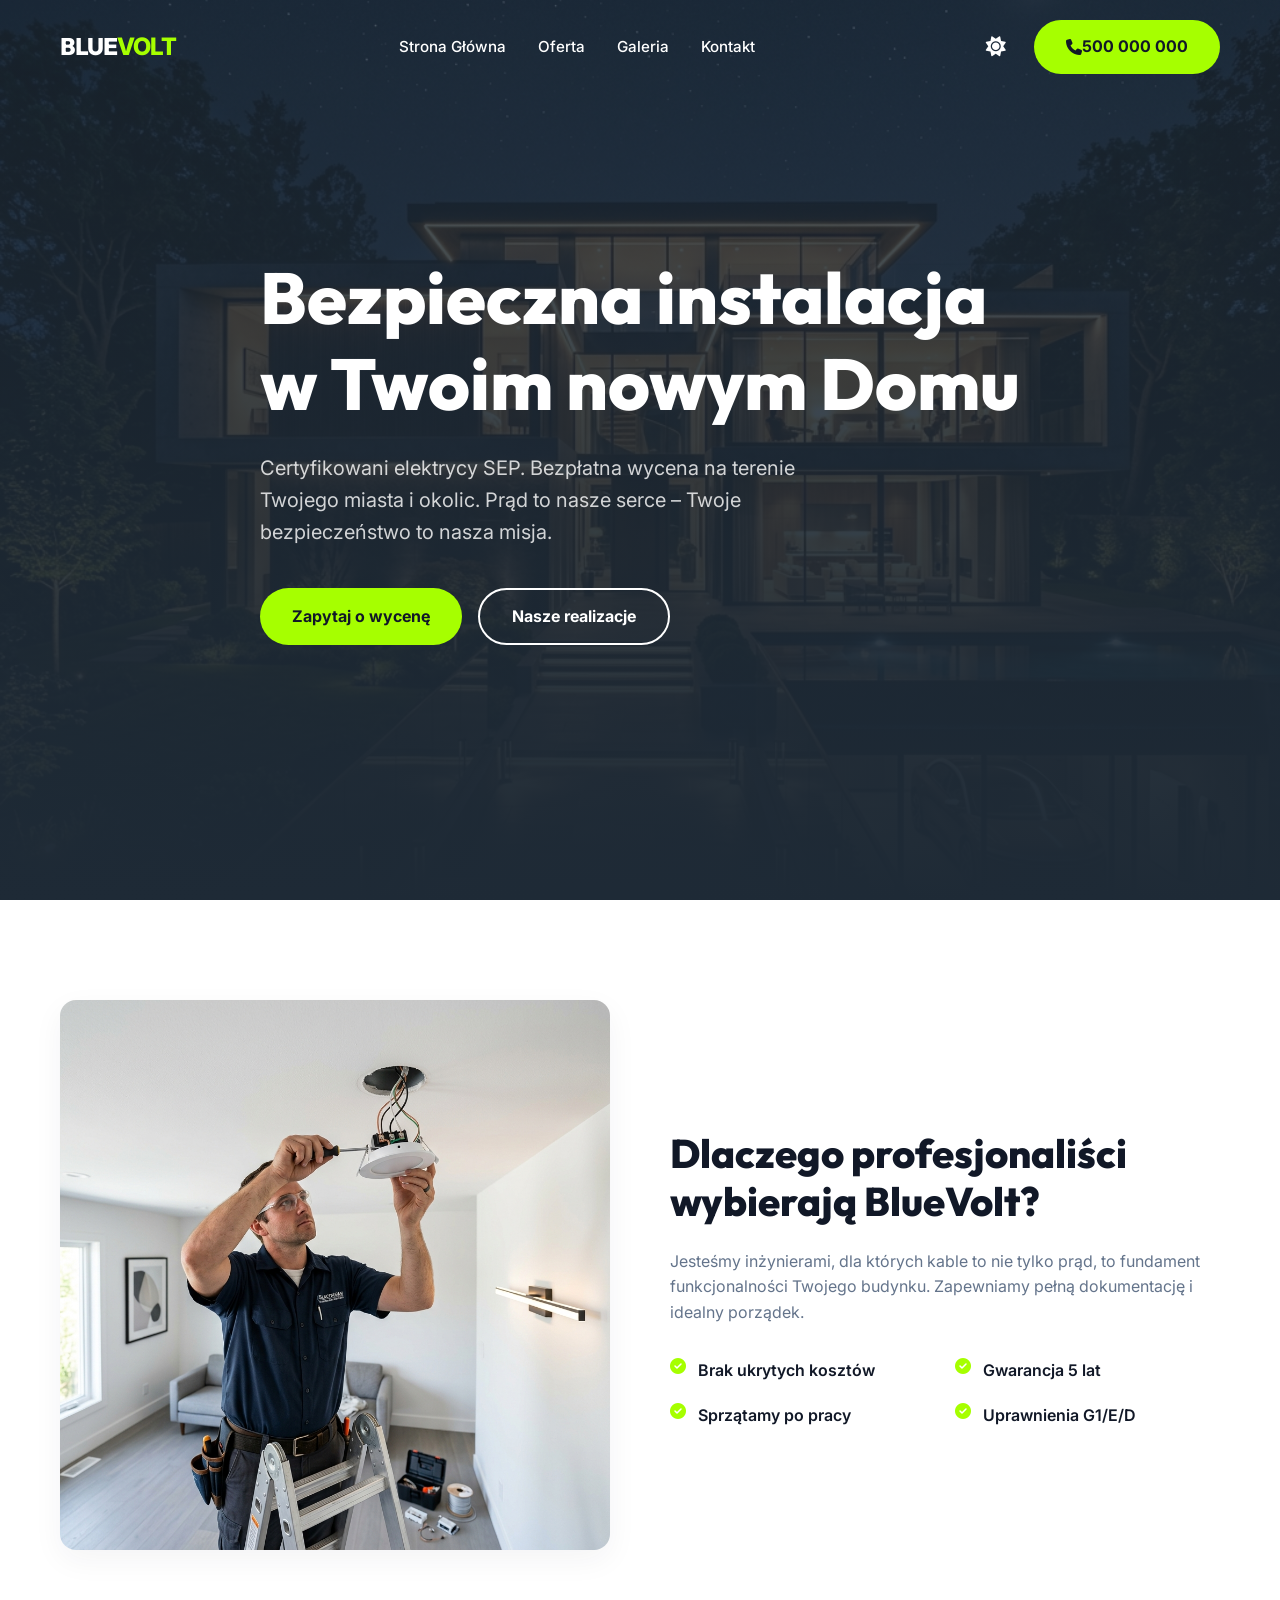
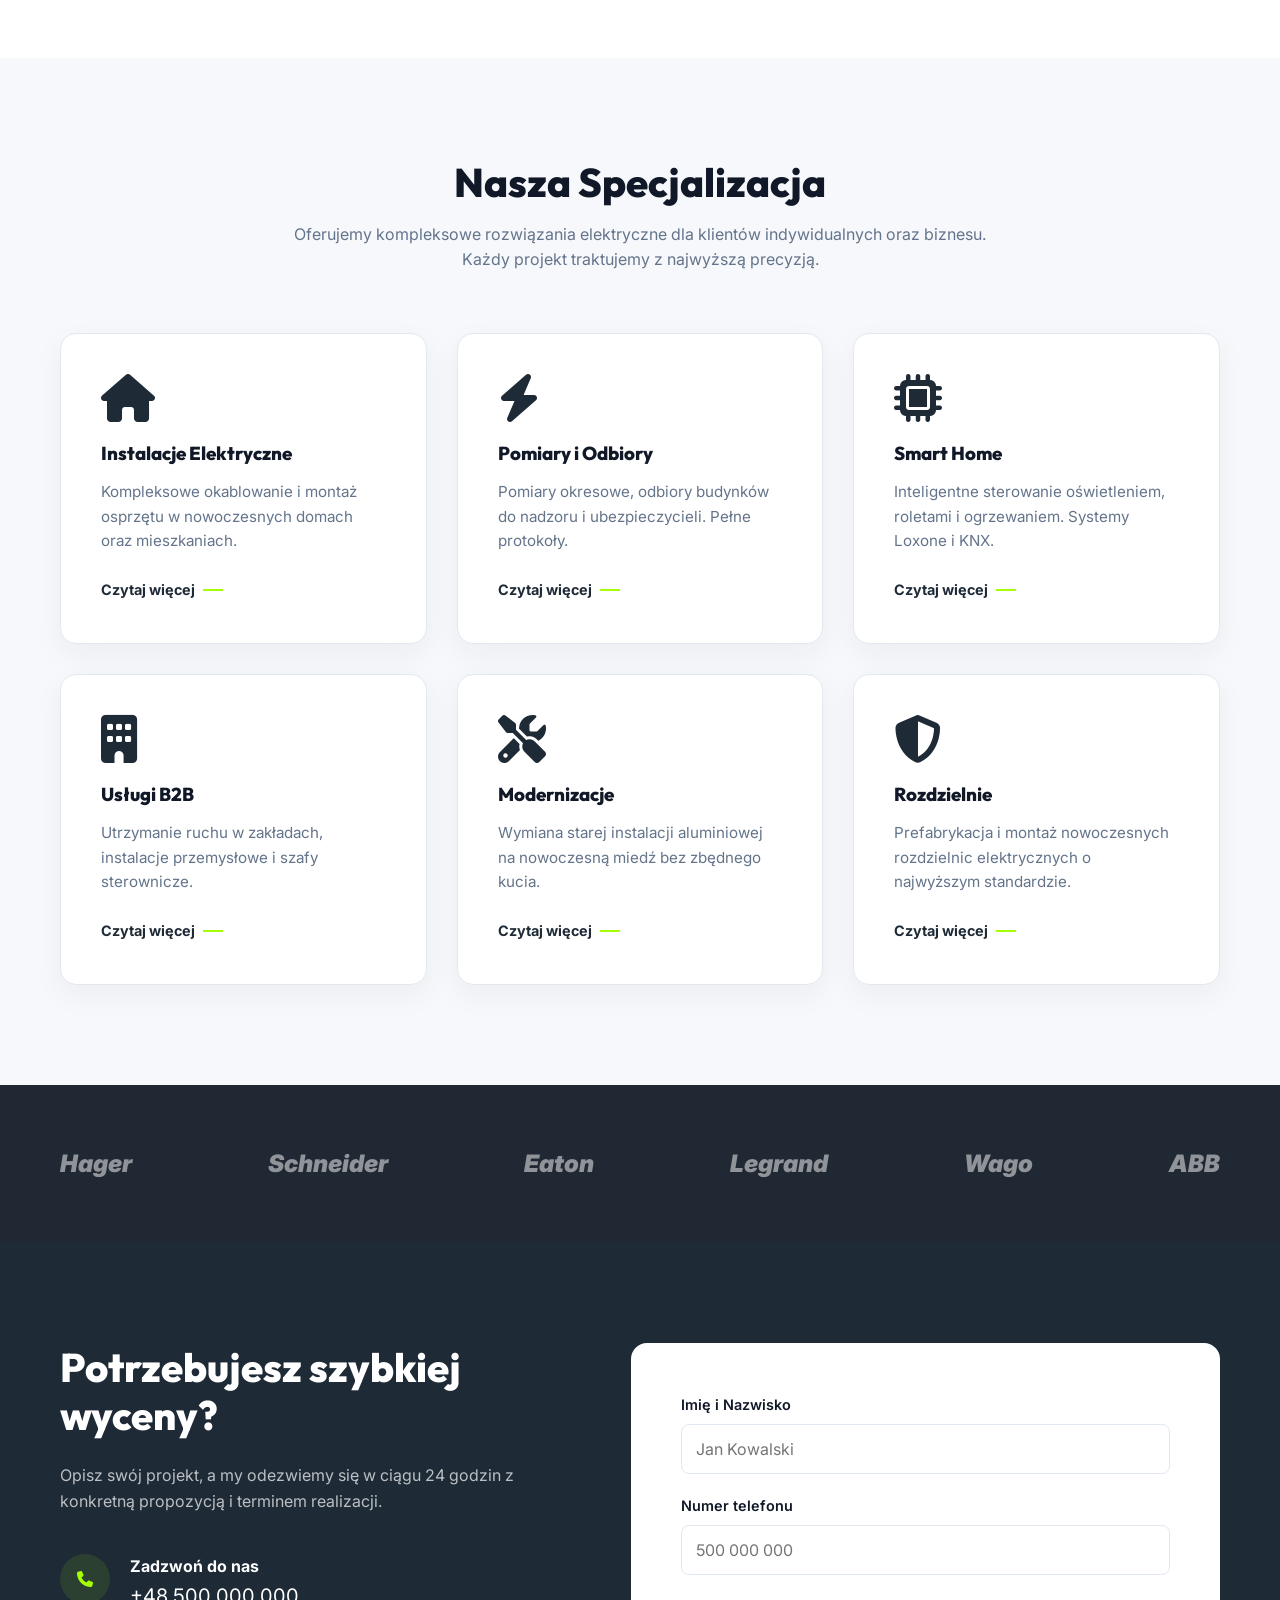
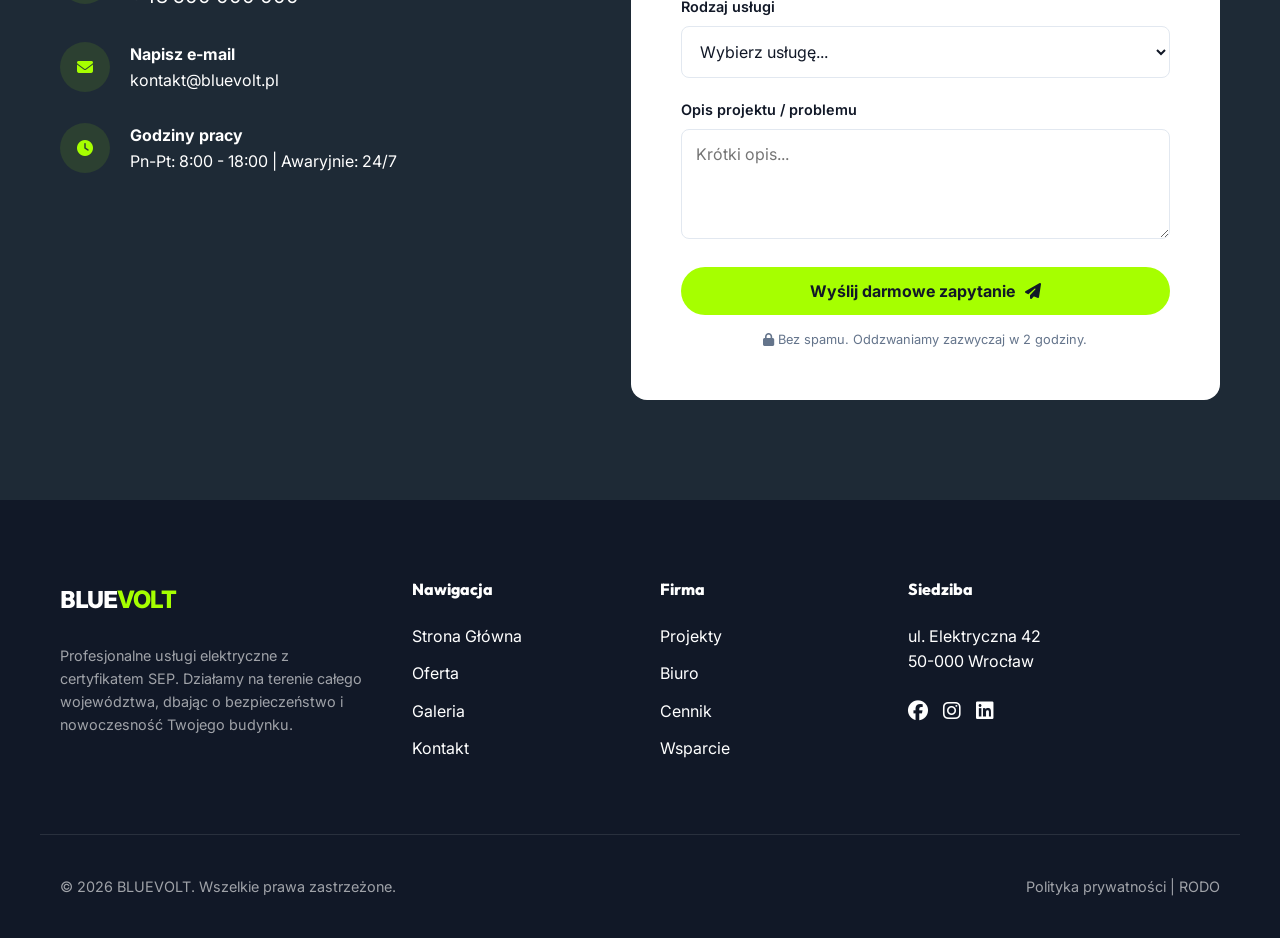
==== index.html @ 7de4e0b0 "Initial commit - BlueVOLT Full Website (Modern Tech + Dark Mode)" ====
<!DOCTYPE html>
<html lang="pl">
<head>
    <meta charset="UTF-8">
    <meta name="viewport" content="width=device-width, initial-scale=1.0">
    <title>BLUEVOLT | Profesjonalne Instalacje Elektryczne i Pomiary</title>
    <meta name="description" content="Certyfikowani elektrycy SEP. Szybka wycena w 24h. Instalacje domowe, przemysłowe, pomiary i Smart Home. Gwarancja bezpieczeństwa.">
    <link rel="stylesheet" href="style.css">
    <!-- Font Awesome for icons -->
    <link rel="stylesheet" href="https://cdnjs.cloudflare.com/ajax/libs/font-awesome/6.4.0/css/all.min.css">
</head>
<body>

    <!-- Header -->
    <header id="main-header">
        <div class="container header-inner">
            <a href="index.html" class="logo">BLUE<span>VOLT</span></a>
            <nav class="nav-links">
                <a href="index.html" class="nav-link">Strona Główna</a>
                <a href="oferta.html" class="nav-link">Oferta</a>
                <a href="galeria.html" class="nav-link">Galeria</a>
                <a href="kontakt.html" class="nav-link">Kontakt</a>
            </nav>
            <div class="header-cta">
                <button id="theme-toggle" class="theme-toggle" aria-label="Przełącz motyw">
                    <i class="fa fa-sun"></i>
                </button>
                <a href="tel:500000000" class="btn btn-primary"><i class="fa fa-phone"></i> 500 000 000</a>
            </div>
        </div>
    </header>

    <!-- Hero Section -->
    <section class="hero">
        <div class="hero-bg" style="background-image: url('hero_house_night_1775297831156.png');"></div>
        <div class="hero-overlay"></div>
        <div class="container hero-content">
            <h1 class="fade-up">Bezpieczna instalacja w Twoim nowym Domu</h1>
            <p class="fade-up">Certyfikowani elektrycy SEP. Bezpłatna wycena na terenie Twojego miasta i okolic. Prąd to nasze serce – Twoje bezpieczeństwo to nasza misja.</p>
            <div class="hero-btns fade-up">
                <a href="#wycena" class="btn btn-primary">Zapytaj o wycenę</a>
                <a href="#realizacje" class="btn btn-outline">Nasze realizacje</a>
            </div>
        </div>
    </section>

    <!-- Why Us Section -->
    <section class="section-padding" style="background-color: var(--bg-card);">
        <div class="container" style="display: grid; grid-template-columns: 1fr 1fr; gap: 60px; align-items: center;">
            <div class="fade-up">
                <img src="modernization_scene_new_1775298073345.png" alt="Ekipa BlueVolt przy pracy" style="width: 100%; border-radius: var(--radius-md); box-shadow: var(--shadow-md);">
            </div>
            <div class="fade-up">
                <h2 style="font-size: 2.5rem; margin-bottom: 24px;">Dlaczego profesjonaliści wybierają BlueVolt?</h2>
                <p style="color: var(--text-light); margin-bottom: 32px;">Jesteśmy inżynierami, dla których kable to nie tylko prąd, to fundament funkcjonalności Twojego budynku. Zapewniamy pełną dokumentację i idealny porządek.</p>
                <ul style="display: grid; grid-template-columns: 1fr 1fr; gap: 20px;">
                    <li style="display: flex; gap: 12px; font-weight: 600;"><i class="fa fa-check-circle" style="color: var(--accent);"></i> Brak ukrytych kosztów</li>
                    <li style="display: flex; gap: 12px; font-weight: 600;"><i class="fa fa-check-circle" style="color: var(--accent);"></i> Gwarancja 5 lat</li>
                    <li style="display: flex; gap: 12px; font-weight: 600;"><i class="fa fa-check-circle" style="color: var(--accent);"></i> Sprzątamy po pracy</li>
                    <li style="display: flex; gap: 12px; font-weight: 600;"><i class="fa fa-check-circle" style="color: var(--accent);"></i> Uprawnienia G1/E/D</li>
                </ul>
            </div>
        </div>
    </section>

    <!-- Specialization Section -->
    <section id="uslugi" class="section-padding">
        <div class="container">
            <div class="section-title fade-up">
                <h2>Nasza Specjalizacja</h2>
                <p>Oferujemy kompleksowe rozwiązania elektryczne dla klientów indywidualnych oraz biznesu. Każdy projekt traktujemy z najwyższą precyzją.</p>
            </div>
            <div class="specialization-grid">
                <!-- Card 1 -->
                <div class="service-card fade-up">
                    <i class="fa fa-home fa-3x" style="color: var(--primary); margin-bottom: 20px;"></i>
                    <h3>Instalacje Elektryczne</h3>
                    <p>Kompleksowe okablowanie i montaż osprzętu w nowoczesnych domach oraz mieszkaniach.</p>
                    <a href="#" class="read-more">Czytaj więcej <span></span></a>
                </div>
                <!-- Card 2 -->
                <div class="service-card fade-up">
                    <i class="fa fa-bolt fa-3x" style="color: var(--primary); margin-bottom: 20px;"></i>
                    <h3>Pomiary i Odbiory</h3>
                    <p>Pomiary okresowe, odbiory budynków do nadzoru i ubezpieczycieli. Pełne protokoły.</p>
                    <a href="#" class="read-more">Czytaj więcej <span></span></a>
                </div>
                <!-- Card 3 -->
                <div class="service-card fade-up">
                    <i class="fa fa-microchip fa-3x" style="color: var(--primary); margin-bottom: 20px;"></i>
                    <h3>Smart Home</h3>
                    <p>Inteligentne sterowanie oświetleniem, roletami i ogrzewaniem. Systemy Loxone i KNX.</p>
                    <a href="#" class="read-more">Czytaj więcej <span></span></a>
                </div>
                <!-- Card 4 -->
                <div class="service-card fade-up">
                    <i class="fa fa-building fa-3x" style="color: var(--primary); margin-bottom: 20px;"></i>
                    <h3>Usługi B2B</h3>
                    <p>Utrzymanie ruchu w zakładach, instalacje przemysłowe i szafy sterownicze.</p>
                    <a href="#" class="read-more">Czytaj więcej <span></span></a>
                </div>
                <!-- Card 5 -->
                <div class="service-card fade-up">
                    <i class="fa fa-tools fa-3x" style="color: var(--primary); margin-bottom: 20px;"></i>
                    <h3>Modernizacje</h3>
                    <p>Wymiana starej instalacji aluminiowej na nowoczesną miedź bez zbędnego kucia.</p>
                    <a href="#" class="read-more">Czytaj więcej <span></span></a>
                </div>
                <!-- Card 6 -->
                <div class="service-card fade-up">
                    <i class="fa fa-shield-alt fa-3x" style="color: var(--primary); margin-bottom: 20px;"></i>
                    <h3>Rozdzielnie</h3>
                    <p>Prefabrykacja i montaż nowoczesnych rozdzielnic elektrycznych o najwyższym standardzie.</p>
                    <a href="#" class="read-more">Czytaj więcej <span></span></a>
                </div>
            </div>
        </div>
    </section>

    <!-- Trust Bar -->
    <section class="trust-bar section-padding">
        <div class="container fade-up">
            <div class="trust-logos">
                <span>Hager</span>
                <span>Schneider</span>
                <span>Eaton</span>
                <span>Legrand</span>
                <span>Wago</span>
                <span>ABB</span>
            </div>
        </div>
    </section>

    <!-- Quote Form Section -->
    <section id="wycena" class="contact-section section-padding">
        <div class="container contact-layout">
            <div class="contact-info fade-up">
                <h2>Potrzebujesz szybkiej wyceny?</h2>
                <p>Opisz swój projekt, a my odezwiemy się w ciągu 24 godzin z konkretną propozycją i terminem realizacji.</p>
                
                <div class="contact-item">
                    <div class="contact-item-icon"><i class="fa fa-phone"></i></div>
                    <div>
                        <div style="font-weight: 700;">Zadzwoń do nas</div>
                        <div style="font-size: 1.25rem;">+48 500 000 000</div>
                    </div>
                </div>
                
                <div class="contact-item">
                    <div class="contact-item-icon"><i class="fa fa-envelope"></i></div>
                    <div>
                        <div style="font-weight: 700;">Napisz e-mail</div>
                        <div>kontakt@bluevolt.pl</div>
                    </div>
                </div>

                <div class="contact-item">
                    <div class="contact-item-icon"><i class="fa fa-clock"></i></div>
                    <div>
                        <div style="font-weight: 700;">Godziny pracy</div>
                        <div>Pn-Pt: 8:00 - 18:00 | Awaryjnie: 24/7</div>
                    </div>
                </div>
            </div>
            
            <div class="contact-form fade-up">
                <form id="quote-form">
                    <div class="form-group">
                        <label>Imię i Nazwisko</label>
                        <input type="text" placeholder="Jan Kowalski" required>
                    </div>
                    <div class="form-group">
                        <label>Numer telefonu</label>
                        <input type="tel" placeholder="500 000 000" required>
                    </div>
                    <div class="form-group">
                        <label>Rodzaj usługi</label>
                        <select>
                            <option>Wybierz usługę...</option>
                            <option>Nowa instalacja</option>
                            <option>Pomiary i odbiory</option>
                            <option>Smart Home</option>
                            <option>Modernizacja</option>
                            <option>Awaria</option>
                        </select>
                    </div>
                    <div class="form-group">
                        <label>Opis projektu / problemu</label>
                        <textarea rows="4" placeholder="Krótki opis..."></textarea>
                    </div>
                    <button type="submit" class="btn btn-primary" style="width: 100%;">Wyślij darmowe zapytanie <i class="fa fa-paper-plane" style="margin-left: 10px;"></i></button>
                    <div style="margin-top: 15px; font-size: 0.8rem; color: var(--text-light); text-align: center;">
                        <i class="fa fa-lock"></i> Bez spamu. Oddzwaniamy zazwyczaj w 2 godziny.
                    </div>
                </form>
            </div>
        </div>
    </section>

    <!-- Footer -->
    <footer>
        <div class="container footer-grid">
            <div class="footer-col">
                <a href="index.html" class="logo" style="margin-bottom: 24px; display: block;">BLUE<span>VOLT</span></a>
                <p style="color: rgba(255, 255, 255, 0.6); font-size: 0.9rem;">Profesjonalne usługi elektryczne z certyfikatem SEP. Działamy na terenie całego województwa, dbając o bezpieczeństwo i nowoczesność Twojego budynku.</p>
            </div>
            <div class="footer-col">
                <h4>Nawigacja</h4>
                <ul>
                    <li><a href="index.html">Strona Główna</a></li>
                    <li><a href="oferta.html">Oferta</a></li>
                    <li><a href="galeria.html">Galeria</a></li>
                    <li><a href="kontakt.html">Kontakt</a></li>
                </ul>
            </div>
            <div class="footer-col">
                <h4>Firma</h4>
                <ul>
                    <li><a href="galeria.html">Projekty</a></li>
                    <li><a href="kontakt.html">Biuro</a></li>
                    <li><a href="oferta.html">Cennik</a></li>
                    <li><a href="kontakt.html">Wsparcie</a></li>
                </ul>
            </div>
            <div class="footer-col">
                <h4>Siedziba</h4>
                <p>ul. Elektryczna 42<br>50-000 Wrocław</p>
                <div style="margin-top: 20px; display: flex; gap: 15px; font-size: 1.25rem;">
                    <a href="#"><i class="fab fa-facebook"></i></a>
                    <a href="#"><i class="fab fa-instagram"></i></a>
                    <a href="#"><i class="fab fa-linkedin"></i></a>
                </div>
            </div>
        </div>
        <div class="container footer-bottom">
            <div>&copy; 2026 BLUEVOLT. Wszelkie prawa zastrzeżone.</div>
            <div>Polityka prywatności | RODO</div>
        </div>
    </footer>

    <!-- Floating Call Button Mobile -->
    <a href="tel:500000000" class="floating-call">
        <i class="fa fa-phone" style="font-size: 1.5rem; color: var(--primary);"></i>
    </a>

    <script src="main.js"></script>
</body>
</html>
---- style.css ----
/* 
  BLUEVOLT - Modern Tech Design System
  Main Color: #1E2A36 (Navy)
  Accent Color: #A6FF00 (Neon Lime)
  Background: #F6F8FB (Light Gray)
*/

@import url('https://fonts.googleapis.com/css2?family=Inter:wght@400;500;600;700;800&family=Outfit:wght@400;700;800&display=swap');

:root {
  --primary: #1E2A36;
  --primary-dark: #111827;
  --accent: #A6FF00;
  --accent-hover: #95E600;
  --bg: #F6F8FB;
  --bg-card: #ffffff;
  --bg-footer: #111827;
  --white: #ffffff;
  --text-dark: #111827;
  --text-light: #64748B;
  --text-on-accent: #111827;
  --border-color: #E2E8F0;
  --radius-sm: 8px;
  --radius-md: 16px;
  --radius-lg: 24px;
  --radius-full: 9999px;
  --shadow-sm: 0 4px 6px -1px rgba(0, 0, 0, 0.1);
  --shadow-md: 0 10px 30px rgba(30, 42, 54, 0.05);
  --transition: all 0.3s cubic-bezier(0.4, 0, 0.2, 1);
}

/* Dark Mode Overrides */
[data-theme="dark"] {
  --bg: #0B1120;
  --bg-card: #1E293B;
  --bg-footer: #020617;
  --text-dark: #F8FAFC;
  --text-light: #94A3B8;
  --border-color: #334155;
  --shadow-md: 0 10px 30px rgba(0, 0, 0, 0.3);
}

* {
  margin: 0;
  padding: 0;
  box-sizing: border-box;
  font-family: 'Inter', sans-serif;
}

html {
  scroll-behavior: smooth;
}

body {
  background-color: var(--bg);
  color: var(--text-dark);
  line-height: 1.6;
  overflow-x: hidden;
}

h1, h2, h3, h4 {
  font-family: 'Outfit', sans-serif;
  font-weight: 800;
  line-height: 1.2;
}

a {
  text-decoration: none;
  color: inherit;
  transition: var(--transition);
}

ul {
  list-style: none;
}

/* --- Layout Utility --- */
.container {
  max-width: 1200px;
  margin: 0 auto;
  padding: 0 20px;
}

.section-padding {
  padding: 100px 0;
}

/* --- Buttons --- */
.btn {
  display: inline-flex;
  align-items: center;
  justify-content: center;
  padding: 14px 32px;
  border-radius: var(--radius-full);
  font-weight: 700;
  cursor: pointer;
  border: none;
  transition: var(--transition);
  font-size: 1rem;
}

.btn-primary {
  background-color: var(--accent);
  color: var(--text-on-accent);
}

.btn-primary:hover {
  background-color: var(--accent-hover);
  transform: translateY(-2px);
  box-shadow: 0 5px 15px rgba(166, 255, 0, 0.4);
}

.btn-outline {
  background: transparent;
  border: 2px solid var(--white);
  color: var(--white);
}

.btn-outline:hover {
  background: var(--white);
  color: var(--primary);
}

/* --- Header --- */
header {
  position: fixed;
  top: 0;
  left: 0;
  width: 100%;
  z-index: 1000;
  padding: 20px 0;
  transition: var(--transition);
}

header.scrolled {
  background-color: var(--primary);
  padding: 12px 0;
  box-shadow: var(--shadow-sm);
}

.header-inner {
  display: flex;
  align-items: center;
  justify-content: space-between;
}

.logo {
  font-family: 'Outfit', sans-serif;
  font-weight: 800;
  font-size: 1.5rem;
  color: var(--white);
  letter-spacing: -1px;
}

.logo span {
  color: var(--accent);
}

.nav-links {
  display: flex;
  gap: 32px;
}

.nav-link {
  color: var(--white);
  font-weight: 500;
  font-size: 0.95rem;
}

.nav-link:hover {
  color: var(--accent);
}

.header-cta {
  display: flex;
  align-items: center;
  gap: 20px;
}

.theme-toggle {
  background: transparent;
  border: none;
  color: var(--white);
  font-size: 1.25rem;
  cursor: pointer;
  padding: 8px;
  border-radius: 50%;
  transition: var(--transition);
  display: flex;
  align-items: center;
  justify-content: center;
}

.theme-toggle:hover {
  background: rgba(255, 255, 255, 0.1);
}

[data-theme="dark"] header.scrolled .theme-toggle {
  color: var(--accent);
}

/* --- Hero --- */
.hero {
  position: relative;
  height: 100vh;
  min-height: 700px;
  background-color: var(--primary);
  display: flex;
  align-items: center;
  overflow: hidden;
}

.hero-bg {
  position: absolute;
  top: 0;
  left: 0;
  width: 100%;
  height: 100%;
  background-size: cover;
  background-position: center;
  opacity: 0.4;
  z-index: 1;
}

.hero-overlay {
  position: absolute;
  top: 0;
  left: 0;
  width: 100%;
  height: 100%;
  background: linear-gradient(0deg, rgba(30, 42, 54, 1) 0%, rgba(30, 42, 54, 0.4) 100%);
  z-index: 2;
}

.hero-content {
  position: relative;
  z-index: 3;
  color: var(--white);
  max-width: 800px;
}

.hero-content h1 {
  font-size: clamp(2.5rem, 6vw, 4.5rem);
  margin-bottom: 24px;
}

.hero-content p {
  font-size: 1.25rem;
  color: rgba(255, 255, 255, 0.8);
  margin-bottom: 40px;
  max-width: 600px;
}

.hero-btns {
  display: flex;
  gap: 16px;
}

/* --- Services Grid --- */
.section-title {
  text-align: center;
  margin-bottom: 60px;
}

.section-title h2 {
  font-size: 2.5rem;
  margin-bottom: 16px;
}

.section-title p {
  color: var(--text-light);
  max-width: 700px;
  margin: 0 auto;
}

.specialization-grid {
  display: grid;
  grid-template-columns: repeat(3, 1fr);
  gap: 30px;
}

.service-card {
  background: var(--bg-card);
  padding: 40px;
  border-radius: var(--radius-md);
  box-shadow: var(--shadow-md);
  transition: var(--transition);
  border: 1px solid var(--border-color);
}

.service-card:hover {
  transform: translateY(-10px);
  border-color: var(--accent);
}

.service-card svg {
  width: 48px;
  height: 48px;
  margin-bottom: 24px;
  color: var(--primary);
}

.service-card h3 {
  margin-bottom: 16px;
}

.service-card p {
  font-size: 0.95rem;
  color: var(--text-light);
  margin-bottom: 24px;
}

.service-card .read-more {
  display: inline-flex;
  align-items: center;
  gap: 8px;
  font-weight: 700;
  color: var(--primary);
  font-size: 0.9rem;
}

.service-card .read-more span {
  width: 20px;
  height: 2px;
  background: var(--accent);
  display: block;
}

/* --- Trust Bar --- */
.trust-bar {
  background: #202833;
  padding: 60px 0;
}

.trust-logos {
  display: flex;
  justify-content: space-between;
  align-items: center;
  filter: grayscale(100%) brightness(200%);
  opacity: 0.5;
}

.trust-logos span {
  font-weight: 900;
  font-style: italic;
  font-size: 1.5rem;
  color: white;
}

/* --- Form Section --- */
.contact-section {
  background: var(--primary);
  color: var(--white);
}

.contact-layout {
  display: grid;
  grid-template-columns: 1fr 1.2fr;
  gap: 80px;
}

.contact-info h2 {
  font-size: 2.5rem;
  margin-bottom: 24px;
}

.contact-info p {
  margin-bottom: 40px;
  color: rgba(255, 255, 255, 0.7);
}

.contact-item {
  display: flex;
  gap: 20px;
  margin-bottom: 30px;
}

.contact-item-icon {
  width: 50px;
  height: 50px;
  background: rgba(166, 255, 0, 0.1);
  border-radius: 50%;
  display: flex;
  align-items: center;
  justify-content: center;
  color: var(--accent);
}

.contact-form {
  background: var(--bg-card);
  padding: 50px;
  border-radius: var(--radius-md);
  color: var(--text-dark);
}

.form-group {
  margin-bottom: 20px;
}

label {
  display: block;
  margin-bottom: 8px;
  font-weight: 600;
  font-size: 0.9rem;
}

input, select, textarea {
  width: 100%;
  padding: 14px;
  border: 1px solid var(--border-color);
  background-color: var(--bg-card);
  color: var(--text-dark);
  border-radius: var(--radius-sm);
  font-size: 1rem;
}

input:focus, select:focus, textarea:focus {
  outline: none;
  border-color: var(--accent);
}

/* --- Footer --- */
footer {
  background: var(--bg-footer);
  color: var(--white);
  padding: 80px 0 40px;
}

.footer-grid {
  display: grid;
  grid-template-columns: 1.5fr 1fr 1fr 1.5fr;
  gap: 40px;
  margin-bottom: 60px;
}

.footer-col h4 {
  margin-bottom: 24px;
}

.footer-col ul li {
  margin-bottom: 12px;
}

.footer-col ul li a:hover {
  color: var(--accent);
}

.footer-bottom {
  padding-top: 40px;
  border-top: 1px solid rgba(255, 255, 255, 0.1);
  display: flex;
  justify-content: space-between;
  font-size: 0.9rem;
  color: rgba(255, 255, 255, 0.6);
}

/* --- Animations --- */
.fade-up {
  opacity: 0;
  transform: translateY(30px);
  transition: all 0.8s ease-out;
}

.fade-up.visible {
  opacity: 1;
  transform: translateY(0);
}

/* --- Mobile Floating Button --- */
.floating-call {
  position: fixed;
  bottom: 30px;
  right: 30px;
  background: var(--accent);
  width: 60px;
  height: 60px;
  border-radius: 50%;
  display: none;
  align-items: center;
  justify-content: center;
  box-shadow: 0 10px 20px rgba(166, 255, 0, 0.4);
  z-index: 1001;
  animation: pulse 2s infinite;
}

@keyframes pulse {
  0% { box-shadow: 0 0 0 0 rgba(166, 255, 0, 0.7); }
  70% { box-shadow: 0 0 0 20px rgba(166, 255, 0, 0); }
  100% { box-shadow: 0 0 0 0 rgba(166, 255, 0, 0); }
}

@media (max-width: 768px) {
  .floating-call {
    display: flex;
  }
  .specialization-grid {
    grid-template-columns: 1fr;
  }
  .contact-layout {
    grid-template-columns: 1fr;
  }
  .footer-grid {
    grid-template-columns: 1fr 1fr;
  }
  .hero-content h1 {
    font-size: 2.5rem;
  }
  .nav-links {
    display: none;
  }
}
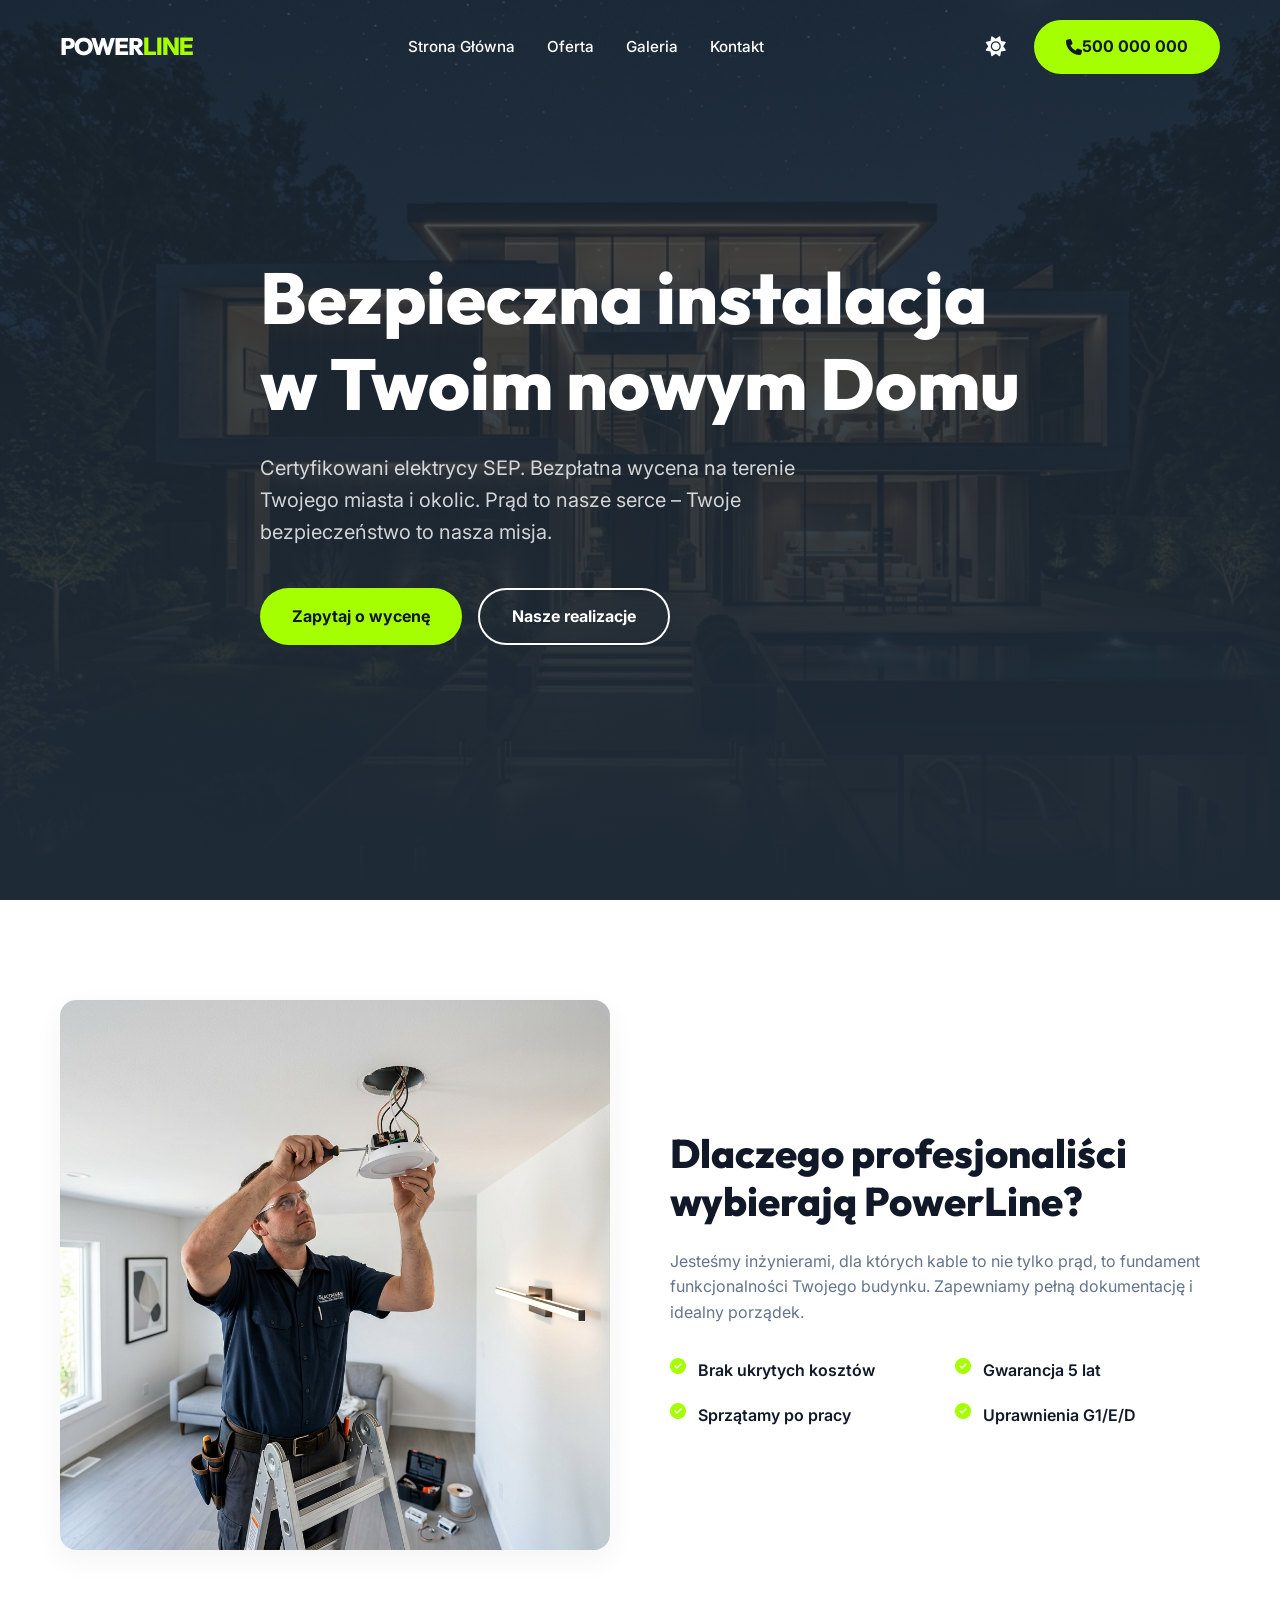
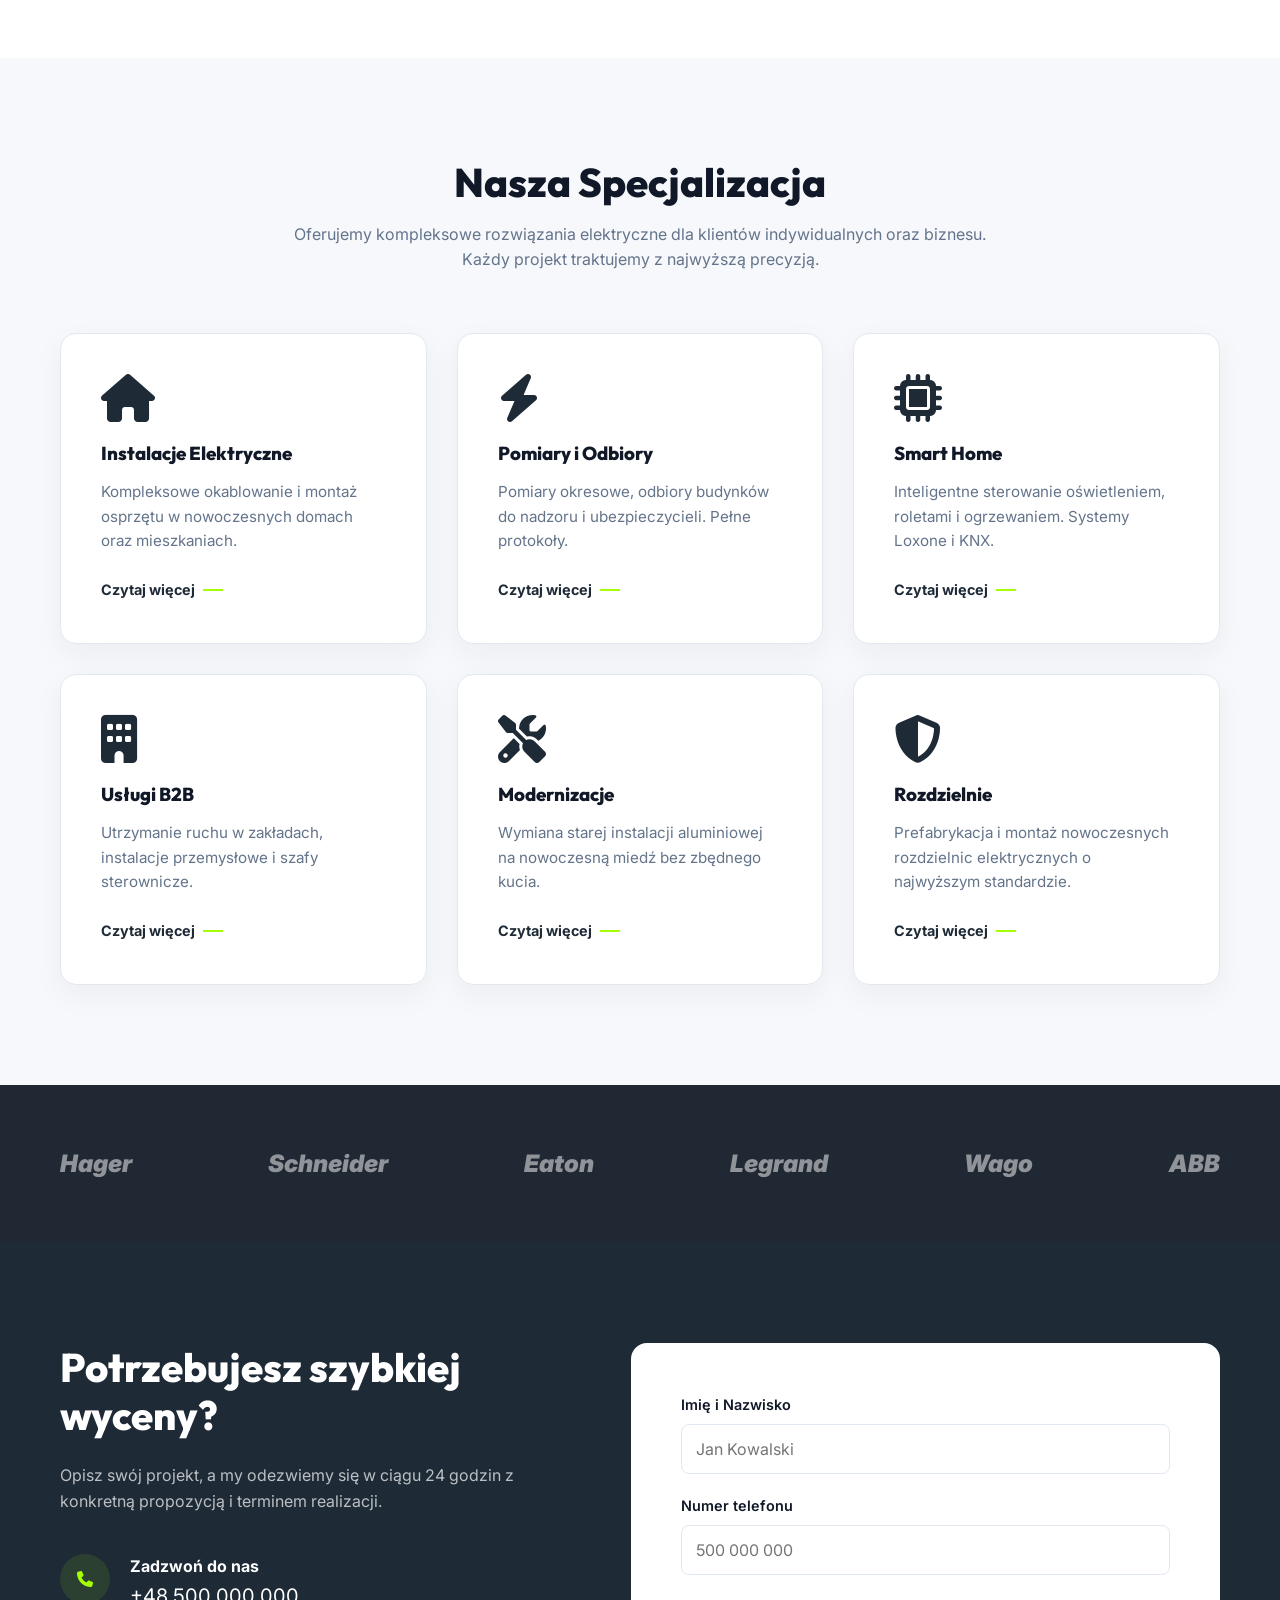
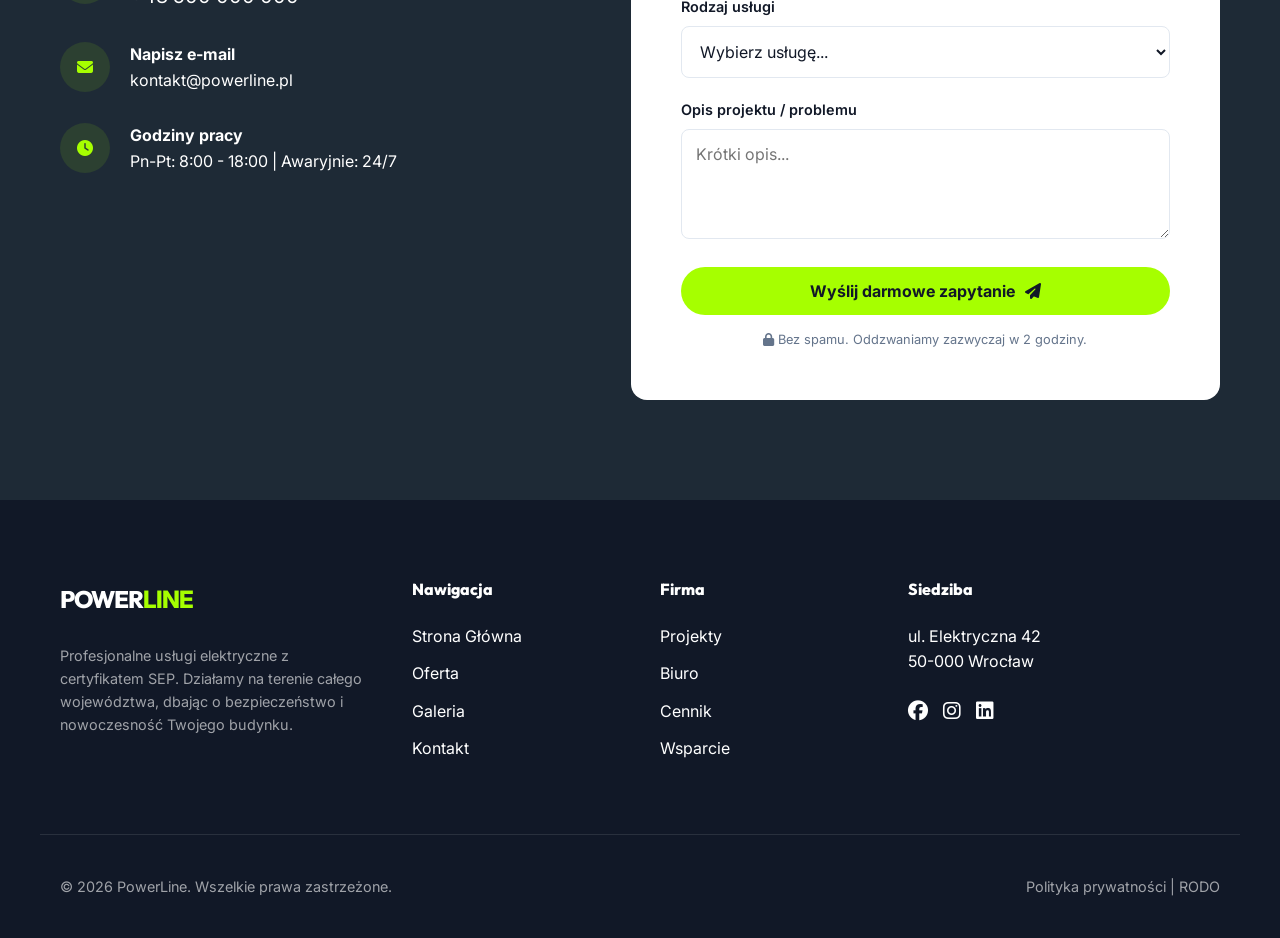
==== commit 10520312: "Rebrand: Changed brand name from BLUEVOLT to PowerLine" ====
--- a/index.html
+++ b/index.html
@@ -3,7 +3,7 @@
 <head>
     <meta charset="UTF-8">
     <meta name="viewport" content="width=device-width, initial-scale=1.0">
-    <title>BLUEVOLT | Profesjonalne Instalacje Elektryczne i Pomiary</title>
+    <title>PowerLine | Profesjonalne Instalacje Elektryczne i Pomiary</title>
     <meta name="description" content="Certyfikowani elektrycy SEP. Szybka wycena w 24h. Instalacje domowe, przemysłowe, pomiary i Smart Home. Gwarancja bezpieczeństwa.">
     <link rel="stylesheet" href="style.css">
     <!-- Font Awesome for icons -->
@@ -14,7 +14,7 @@
     <!-- Header -->
     <header id="main-header">
         <div class="container header-inner">
-            <a href="index.html" class="logo">BLUE<span>VOLT</span></a>
+            <a href="index.html" class="logo">POWER<span>LINE</span></a>
             <nav class="nav-links">
                 <a href="index.html" class="nav-link">Strona Główna</a>
                 <a href="oferta.html" class="nav-link">Oferta</a>
@@ -48,10 +48,10 @@
     <section class="section-padding" style="background-color: var(--bg-card);">
         <div class="container" style="display: grid; grid-template-columns: 1fr 1fr; gap: 60px; align-items: center;">
             <div class="fade-up">
-                <img src="modernization_scene_new_1775298073345.png" alt="Ekipa BlueVolt przy pracy" style="width: 100%; border-radius: var(--radius-md); box-shadow: var(--shadow-md);">
+                <img src="modernization_scene_new_1775298073345.png" alt="Ekipa PowerLine przy pracy" style="width: 100%; border-radius: var(--radius-md); box-shadow: var(--shadow-md);">
             </div>
             <div class="fade-up">
-                <h2 style="font-size: 2.5rem; margin-bottom: 24px;">Dlaczego profesjonaliści wybierają BlueVolt?</h2>
+                <h2 style="font-size: 2.5rem; margin-bottom: 24px;">Dlaczego profesjonaliści wybierają PowerLine?</h2>
                 <p style="color: var(--text-light); margin-bottom: 32px;">Jesteśmy inżynierami, dla których kable to nie tylko prąd, to fundament funkcjonalności Twojego budynku. Zapewniamy pełną dokumentację i idealny porządek.</p>
                 <ul style="display: grid; grid-template-columns: 1fr 1fr; gap: 20px;">
                     <li style="display: flex; gap: 12px; font-weight: 600;"><i class="fa fa-check-circle" style="color: var(--accent);"></i> Brak ukrytych kosztów</li>
@@ -150,7 +150,7 @@
                     <div class="contact-item-icon"><i class="fa fa-envelope"></i></div>
                     <div>
                         <div style="font-weight: 700;">Napisz e-mail</div>
-                        <div>kontakt@bluevolt.pl</div>
+                        <div>kontakt@powerline.pl</div>
                     </div>
                 </div>
 
@@ -201,7 +201,7 @@
     <footer>
         <div class="container footer-grid">
             <div class="footer-col">
-                <a href="index.html" class="logo" style="margin-bottom: 24px; display: block;">BLUE<span>VOLT</span></a>
+                <a href="index.html" class="logo" style="margin-bottom: 24px; display: block;">POWER<span>LINE</span></a>
                 <p style="color: rgba(255, 255, 255, 0.6); font-size: 0.9rem;">Profesjonalne usługi elektryczne z certyfikatem SEP. Działamy na terenie całego województwa, dbając o bezpieczeństwo i nowoczesność Twojego budynku.</p>
             </div>
             <div class="footer-col">
@@ -233,7 +233,7 @@
             </div>
         </div>
         <div class="container footer-bottom">
-            <div>&copy; 2026 BLUEVOLT. Wszelkie prawa zastrzeżone.</div>
+            <div>&copy; 2026 PowerLine. Wszelkie prawa zastrzeżone.</div>
             <div>Polityka prywatności | RODO</div>
         </div>
     </footer>
--- a/style.css
+++ b/style.css
@@ -1,5 +1,5 @@
 /* 
-  BLUEVOLT - Modern Tech Design System
+  PowerLine - Modern Tech Design System
   Main Color: #1E2A36 (Navy)
   Accent Color: #A6FF00 (Neon Lime)
   Background: #F6F8FB (Light Gray)
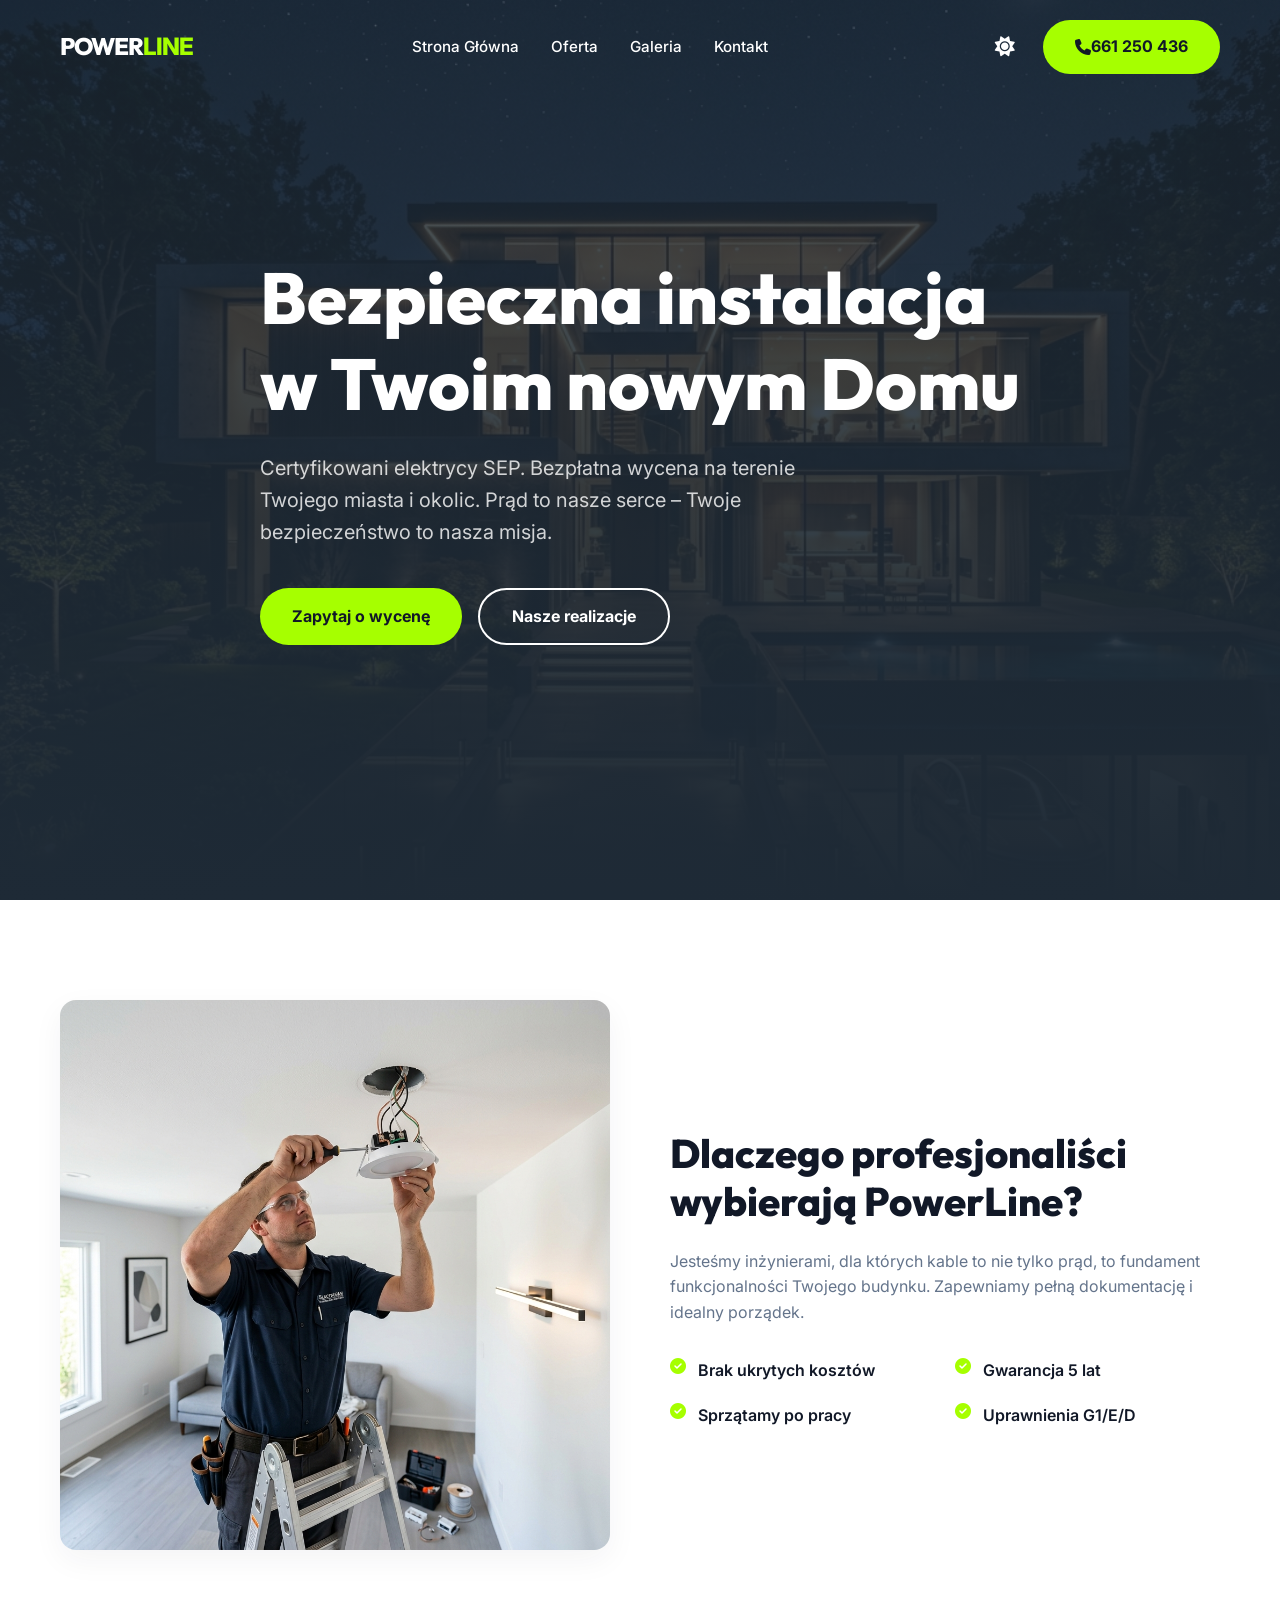
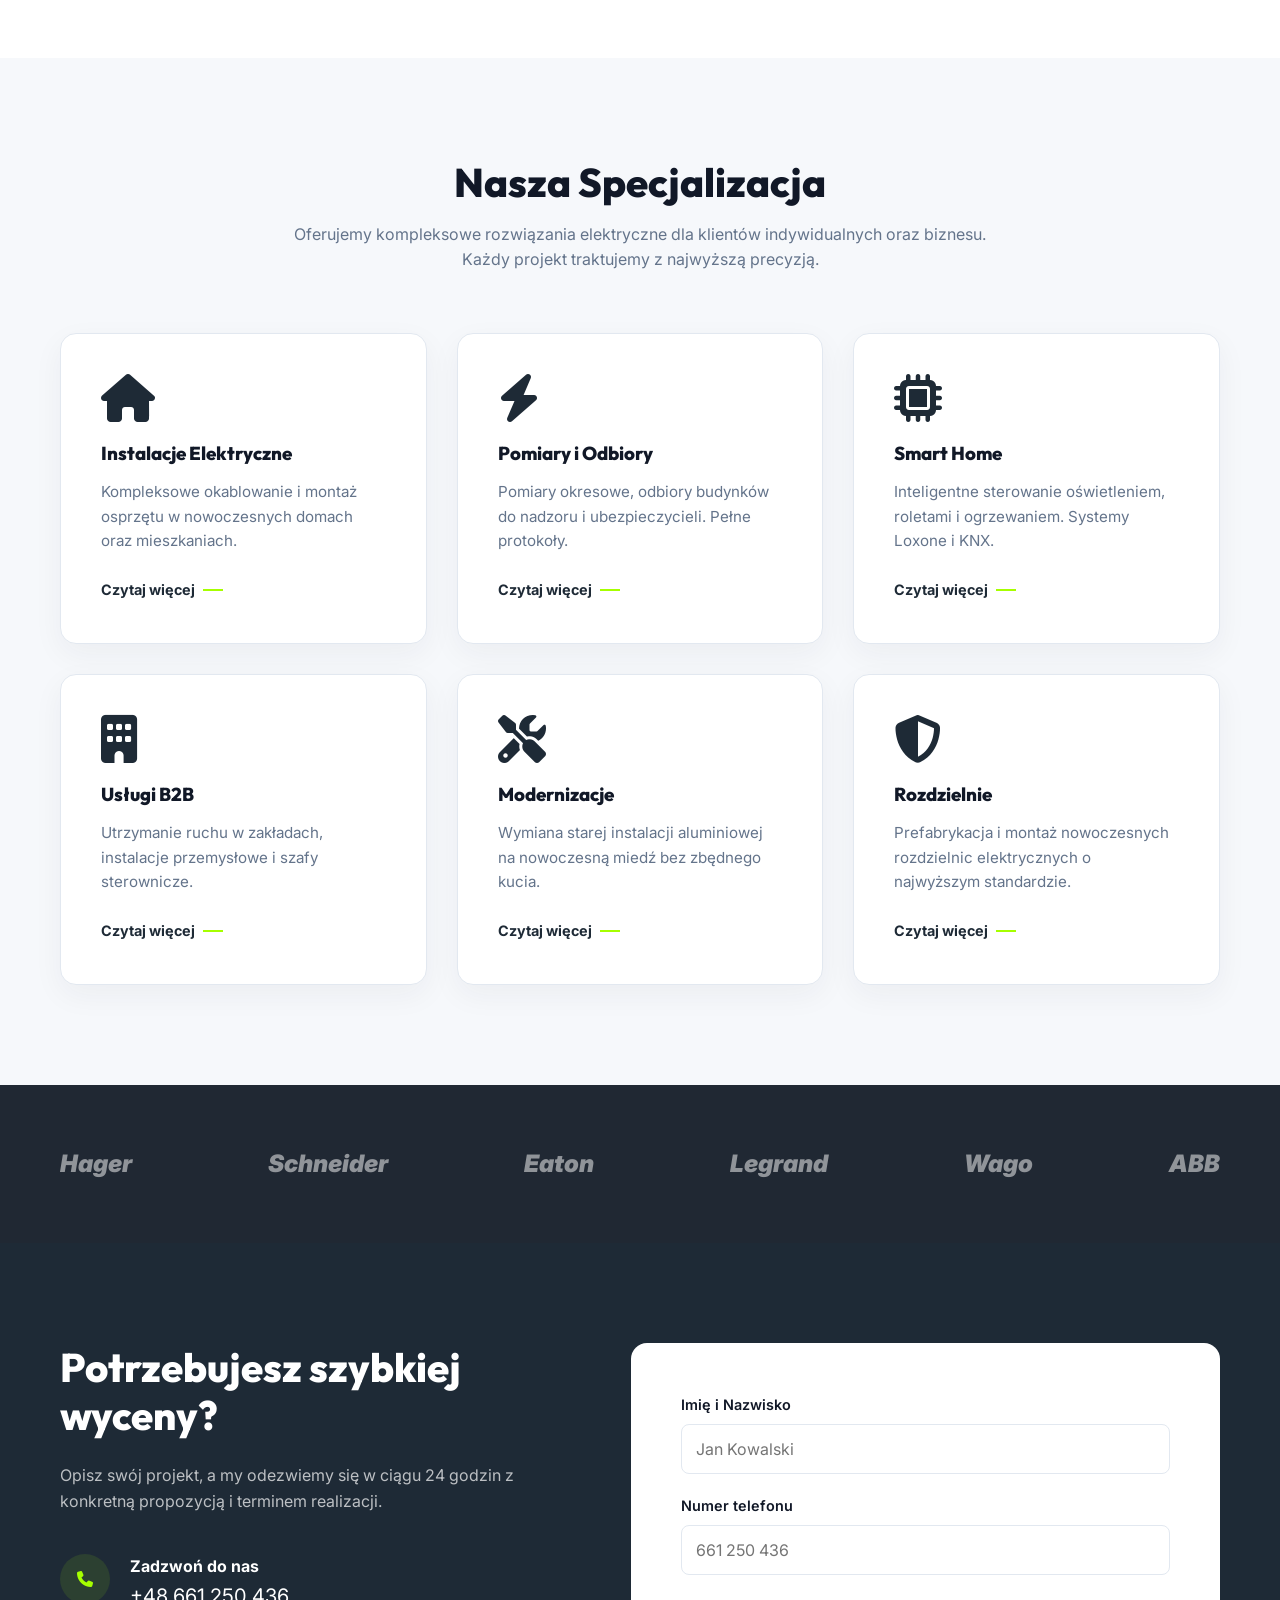
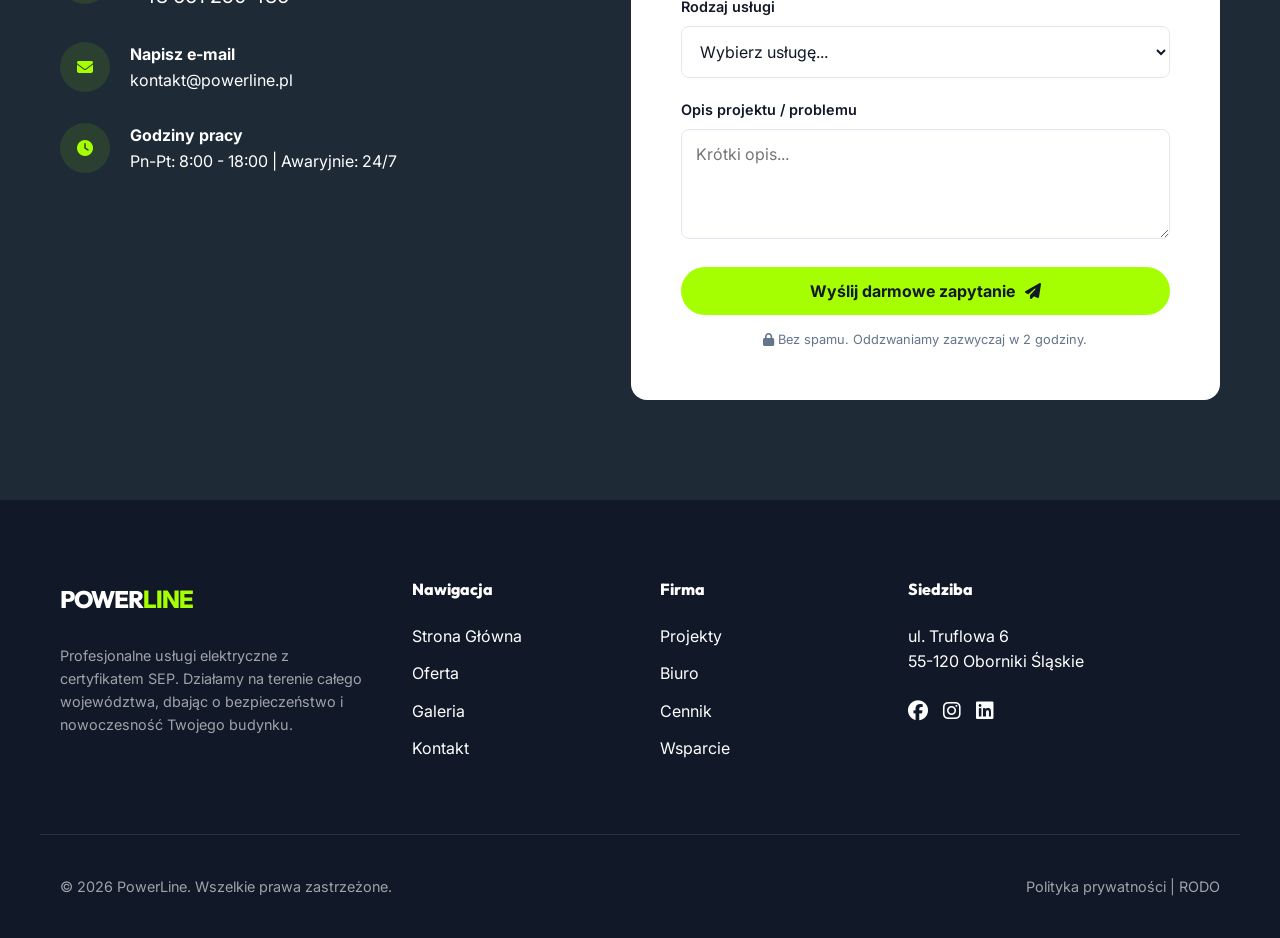
==== commit 28006d4f: "Rebrand: Update name to PowerLine, contact number to 661 250 436, and address to Truflowa 6" ====
--- a/index.html
+++ b/index.html
@@ -25,7 +25,7 @@
                 <button id="theme-toggle" class="theme-toggle" aria-label="Przełącz motyw">
                     <i class="fa fa-sun"></i>
                 </button>
-                <a href="tel:500000000" class="btn btn-primary"><i class="fa fa-phone"></i> 500 000 000</a>
+                <a href="tel:661250436" class="btn btn-primary"><i class="fa fa-phone"></i> 661 250 436</a>
             </div>
         </div>
     </header>
@@ -142,7 +142,7 @@
                     <div class="contact-item-icon"><i class="fa fa-phone"></i></div>
                     <div>
                         <div style="font-weight: 700;">Zadzwoń do nas</div>
-                        <div style="font-size: 1.25rem;">+48 500 000 000</div>
+                        <div style="font-size: 1.25rem;">+48 661 250 436</div>
                     </div>
                 </div>
                 
@@ -171,7 +171,7 @@
                     </div>
                     <div class="form-group">
                         <label>Numer telefonu</label>
-                        <input type="tel" placeholder="500 000 000" required>
+                        <input type="tel" placeholder="661 250 436" required>
                     </div>
                     <div class="form-group">
                         <label>Rodzaj usługi</label>
@@ -224,7 +224,7 @@
             </div>
             <div class="footer-col">
                 <h4>Siedziba</h4>
-                <p>ul. Elektryczna 42<br>50-000 Wrocław</p>
+                <p>ul. Truflowa 6<br>55-120 Oborniki Śląskie</p>
                 <div style="margin-top: 20px; display: flex; gap: 15px; font-size: 1.25rem;">
                     <a href="#"><i class="fab fa-facebook"></i></a>
                     <a href="#"><i class="fab fa-instagram"></i></a>
@@ -239,7 +239,7 @@
     </footer>
 
     <!-- Floating Call Button Mobile -->
-    <a href="tel:500000000" class="floating-call">
+    <a href="tel:661250436" class="floating-call">
         <i class="fa fa-phone" style="font-size: 1.5rem; color: var(--primary);"></i>
     </a>
 
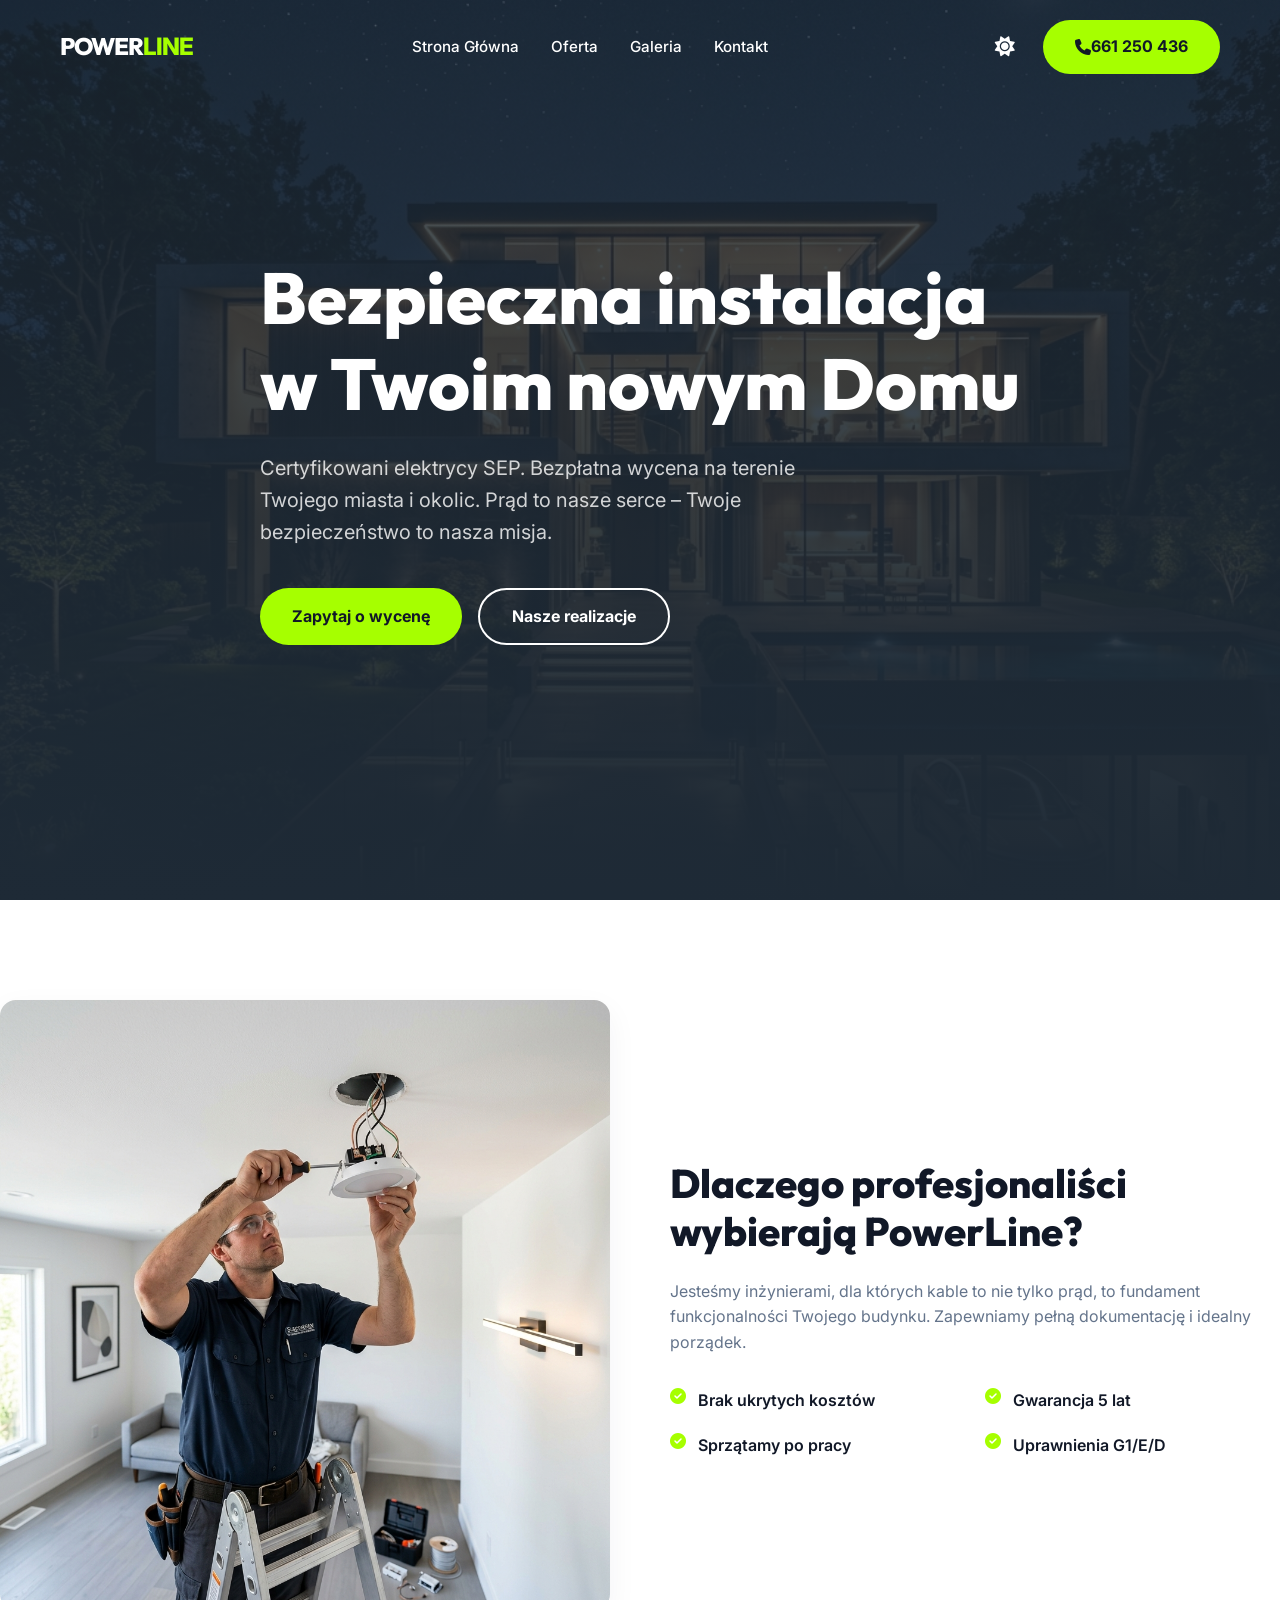
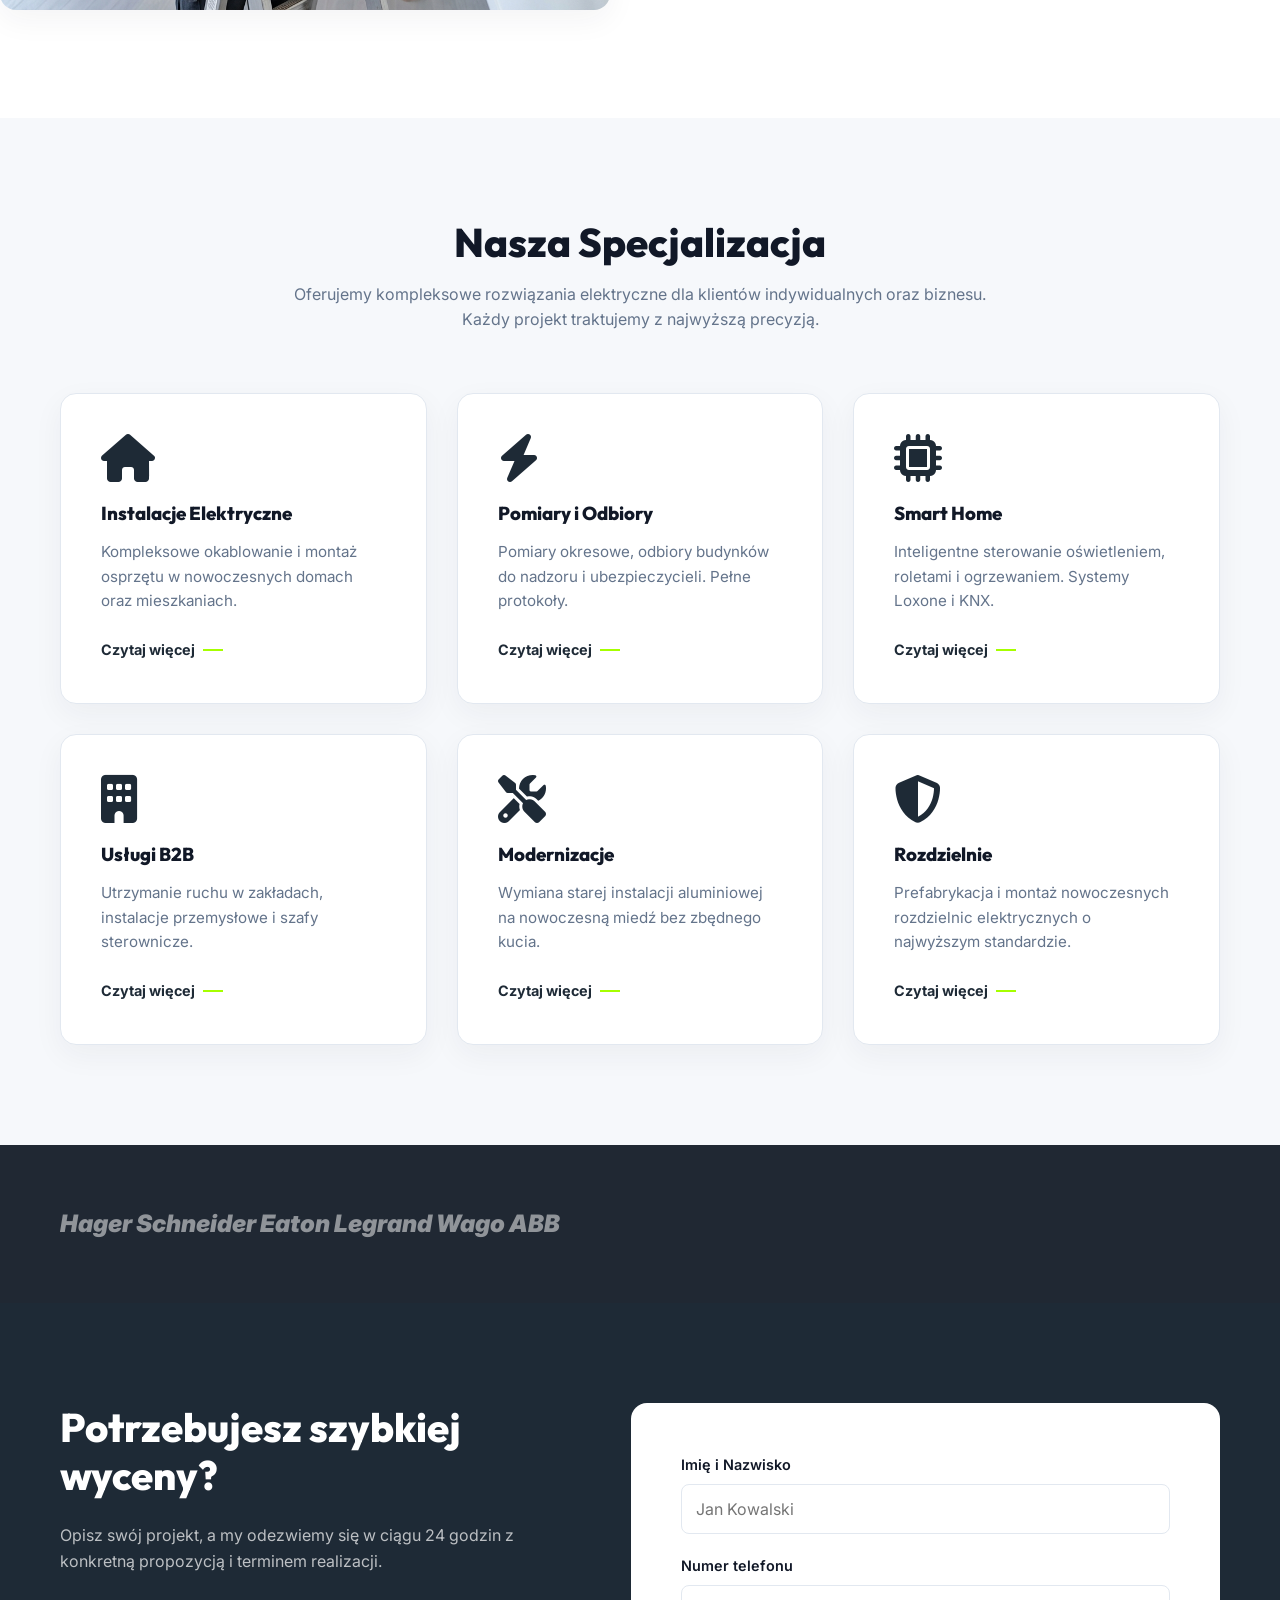
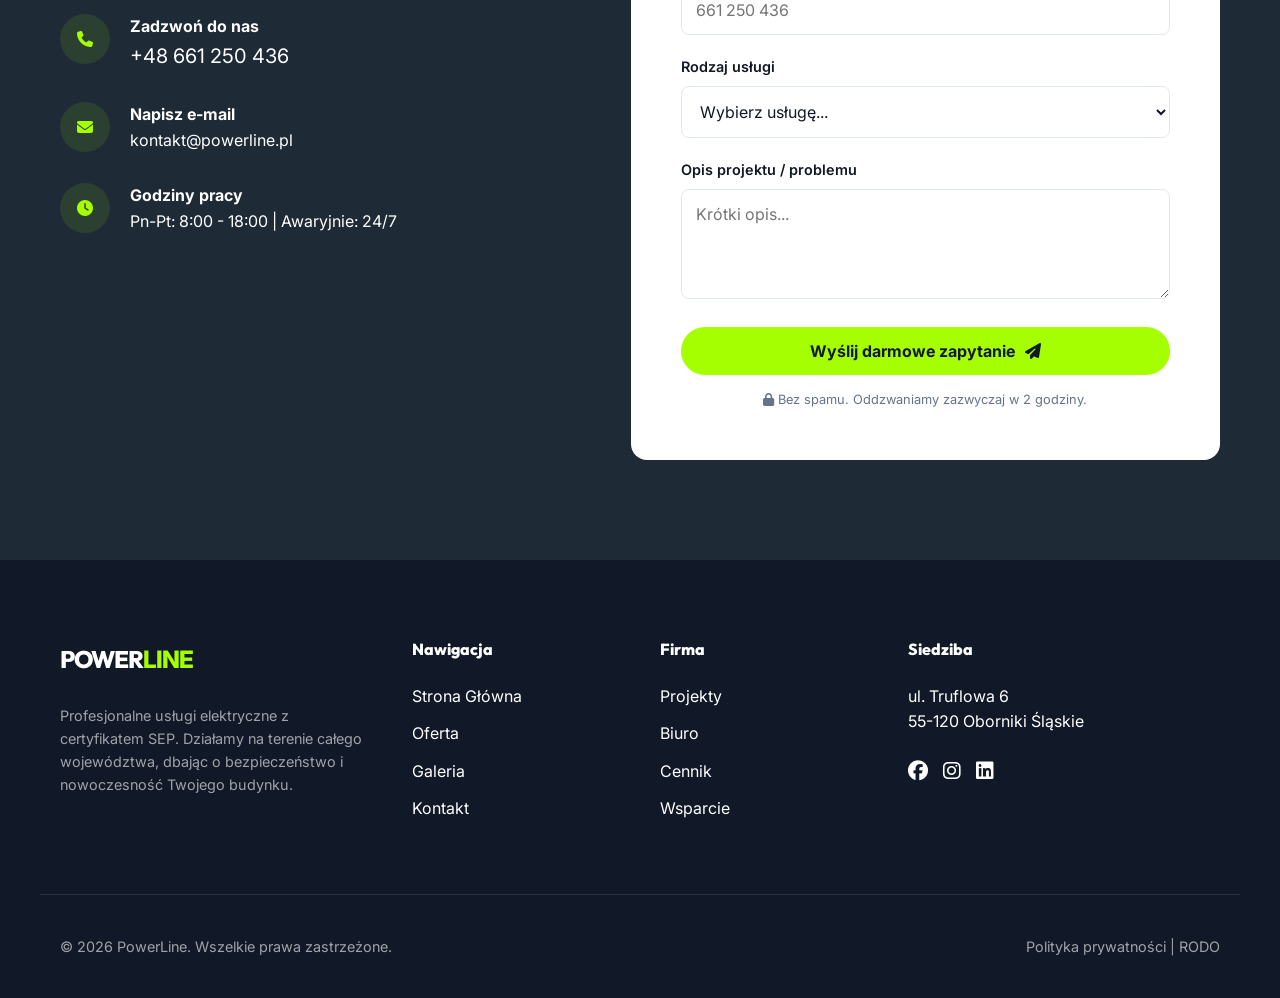
==== commit 6d3fc3f9: "Improve mobile responsiveness: fix phone button wrap, trust bar overflow, and contact page layout" ====
--- a/index.html
+++ b/index.html
@@ -46,21 +46,21 @@
 
     <!-- Why Us Section -->
     <section class="section-padding" style="background-color: var(--bg-card);">
-        <div class="container" style="display: grid; grid-template-columns: 1fr 1fr; gap: 60px; align-items: center;">
-            <div class="fade-up">
-                <img src="modernization_scene_new_1775298073345.png" alt="Ekipa PowerLine przy pracy" style="width: 100%; border-radius: var(--radius-md); box-shadow: var(--shadow-md);">
-            </div>
-            <div class="fade-up">
-                <h2 style="font-size: 2.5rem; margin-bottom: 24px;">Dlaczego profesjonaliści wybierają PowerLine?</h2>
-                <p style="color: var(--text-light); margin-bottom: 32px;">Jesteśmy inżynierami, dla których kable to nie tylko prąd, to fundament funkcjonalności Twojego budynku. Zapewniamy pełną dokumentację i idealny porządek.</p>
-                <ul style="display: grid; grid-template-columns: 1fr 1fr; gap: 20px;">
-                    <li style="display: flex; gap: 12px; font-weight: 600;"><i class="fa fa-check-circle" style="color: var(--accent);"></i> Brak ukrytych kosztów</li>
-                    <li style="display: flex; gap: 12px; font-weight: 600;"><i class="fa fa-check-circle" style="color: var(--accent);"></i> Gwarancja 5 lat</li>
-                    <li style="display: flex; gap: 12px; font-weight: 600;"><i class="fa fa-check-circle" style="color: var(--accent);"></i> Sprzątamy po pracy</li>
-                    <li style="display: flex; gap: 12px; font-weight: 600;"><i class="fa fa-check-circle" style="color: var(--accent);"></i> Uprawnienia G1/E/D</li>
-                </ul>
-            </div>
-        </div>
+            <div class="why-us-grid">
+                <div class="fade-up">
+                    <img src="modernization_scene_new_1775298073345.png" alt="Ekipa PowerLine przy pracy" style="width: 100%; border-radius: var(--radius-md); box-shadow: var(--shadow-md);">
+                </div>
+                <div class="fade-up">
+                    <h2 style="font-size: 2.5rem; margin-bottom: 24px;">Dlaczego profesjonaliści wybierają PowerLine?</h2>
+                    <p style="color: var(--text-light); margin-bottom: 32px;">Jesteśmy inżynierami, dla których kable to nie tylko prąd, to fundament funkcjonalności Twojego budynku. Zapewniamy pełną dokumentację i idealny porządek.</p>
+                    <ul class="check-list">
+                        <li><i class="fa fa-check-circle"></i> Brak ukrytych kosztów</li>
+                        <li><i class="fa fa-check-circle"></i> Gwarancja 5 lat</li>
+                        <li><i class="fa fa-check-circle"></i> Sprzątamy po pracy</li>
+                        <li><i class="fa fa-check-circle"></i> Uprawnienia G1/E/D</li>
+                    </ul>
+                </div>
+            </div>
     </section>
 
     <!-- Specialization Section -->
--- a/style.css
+++ b/style.css
@@ -97,6 +97,7 @@
   border: none;
   transition: var(--transition);
   font-size: 1rem;
+  white-space: nowrap;
 }
 
 .btn-primary {
@@ -256,7 +257,47 @@
   gap: 16px;
 }
 
-/* --- Services Grid --- */
+.badge {
+  background: var(--accent);
+  color: var(--text-on-accent);
+  padding: 5px 15px;
+  border-radius: var(--radius-full);
+  font-size: 0.8rem;
+  font-weight: 700;
+  margin-bottom: 20px;
+  display: inline-block;
+}
+
+/* --- Why Us Grid --- */
+.why-us-grid {
+  display: grid;
+  grid-template-columns: 1fr 1fr;
+  gap: 60px;
+  align-items: center;
+}
+
+.check-list {
+  display: grid;
+  grid-template-columns: 1fr 1fr;
+  gap: 20px;
+}
+
+.check-list li {
+  display: flex;
+  gap: 12px;
+  font-weight: 600;
+}
+
+.check-list i {
+  color: var(--accent);
+}
+
+.service-header {
+  display: flex;
+  justify-content: space-between;
+  align-items: flex-end;
+  margin-bottom: 60px;
+}
 .section-title {
   text-align: center;
   margin-bottom: 60px;
@@ -333,11 +374,10 @@
 }
 
 .trust-logos {
-  display: flex;
-  justify-content: space-between;
-  align-items: center;
   filter: grayscale(100%) brightness(200%);
   opacity: 0.5;
+  flex-wrap: wrap;
+  gap: 20px;
 }
 
 .trust-logos span {
@@ -391,6 +431,31 @@
   padding: 50px;
   border-radius: var(--radius-md);
   color: var(--text-dark);
+}
+
+.contact-form-wrapper {
+  background: var(--bg-card);
+  padding: 60px;
+  border-radius: 40px;
+  box-shadow: var(--shadow-md);
+}
+
+.contact-form-wrapper h1 {
+  font-size: 3.5rem;
+  margin-bottom: 24px;
+}
+
+.contact-form-wrapper p {
+  color: var(--text-light);
+  margin-bottom: 40px;
+  font-size: 1.1rem;
+}
+
+.form-row {
+  display: grid;
+  grid-template-columns: 1fr 1fr;
+  gap: 20px;
+  margin-bottom: 20px;
 }
 
 .form-group {
@@ -412,6 +477,27 @@
   color: var(--text-dark);
   border-radius: var(--radius-sm);
   font-size: 1rem;
+}
+
+.offer-cta {
+  background: var(--primary-dark);
+  padding: 80px;
+  border-radius: var(--radius-lg);
+  text-align: center;
+  color: var(--white);
+}
+
+.offer-cta h2 {
+  font-size: 3.5rem;
+  margin-bottom: 30px;
+}
+
+.offer-cta p {
+  margin-bottom: 40px;
+  color: rgba(255, 255, 255, 0.7);
+  max-width: 600px;
+  margin-left: auto;
+  margin-right: auto;
 }
 
 input:focus, select:focus, textarea:focus {
@@ -508,4 +594,62 @@
   .nav-links {
     display: none;
   }
-}
+  .trust-logos {
+    justify-content: center;
+    gap: 30px;
+  }
+  .contact-layout {
+    grid-template-columns: 1fr !important;
+  }
+  .section-padding {
+    padding: 60px 0;
+  }
+}
+
+@media (max-width: 480px) {
+  .logo {
+    font-size: 1.25rem;
+  }
+  .header-cta {
+    gap: 10px;
+  }
+  .btn {
+    padding: 10px 20px;
+    font-size: 0.85rem;
+  }
+  .hero-content h1 {
+    font-size: 2rem;
+  }
+  .contact-form {
+    padding: 30px 20px;
+  }
+  .contact-form-wrapper {
+    padding: 40px 20px;
+    border-radius: 20px;
+  }
+  .contact-form-wrapper h1 {
+    font-size: 2.5rem;
+  }
+  .form-row {
+    grid-template-columns: 1fr;
+  }
+  .offer-cta {
+    padding: 40px 20px;
+  }
+  .offer-cta h2 {
+    font-size: 2.2rem;
+  }
+  .why-us-grid {
+    grid-template-columns: 1fr;
+    gap: 40px;
+  }
+  .check-list {
+    grid-template-columns: 1fr;
+    gap: 15px;
+  }
+  .service-header {
+    flex-direction: column;
+    align-items: flex-start;
+    gap: 20px;
+  }
+}
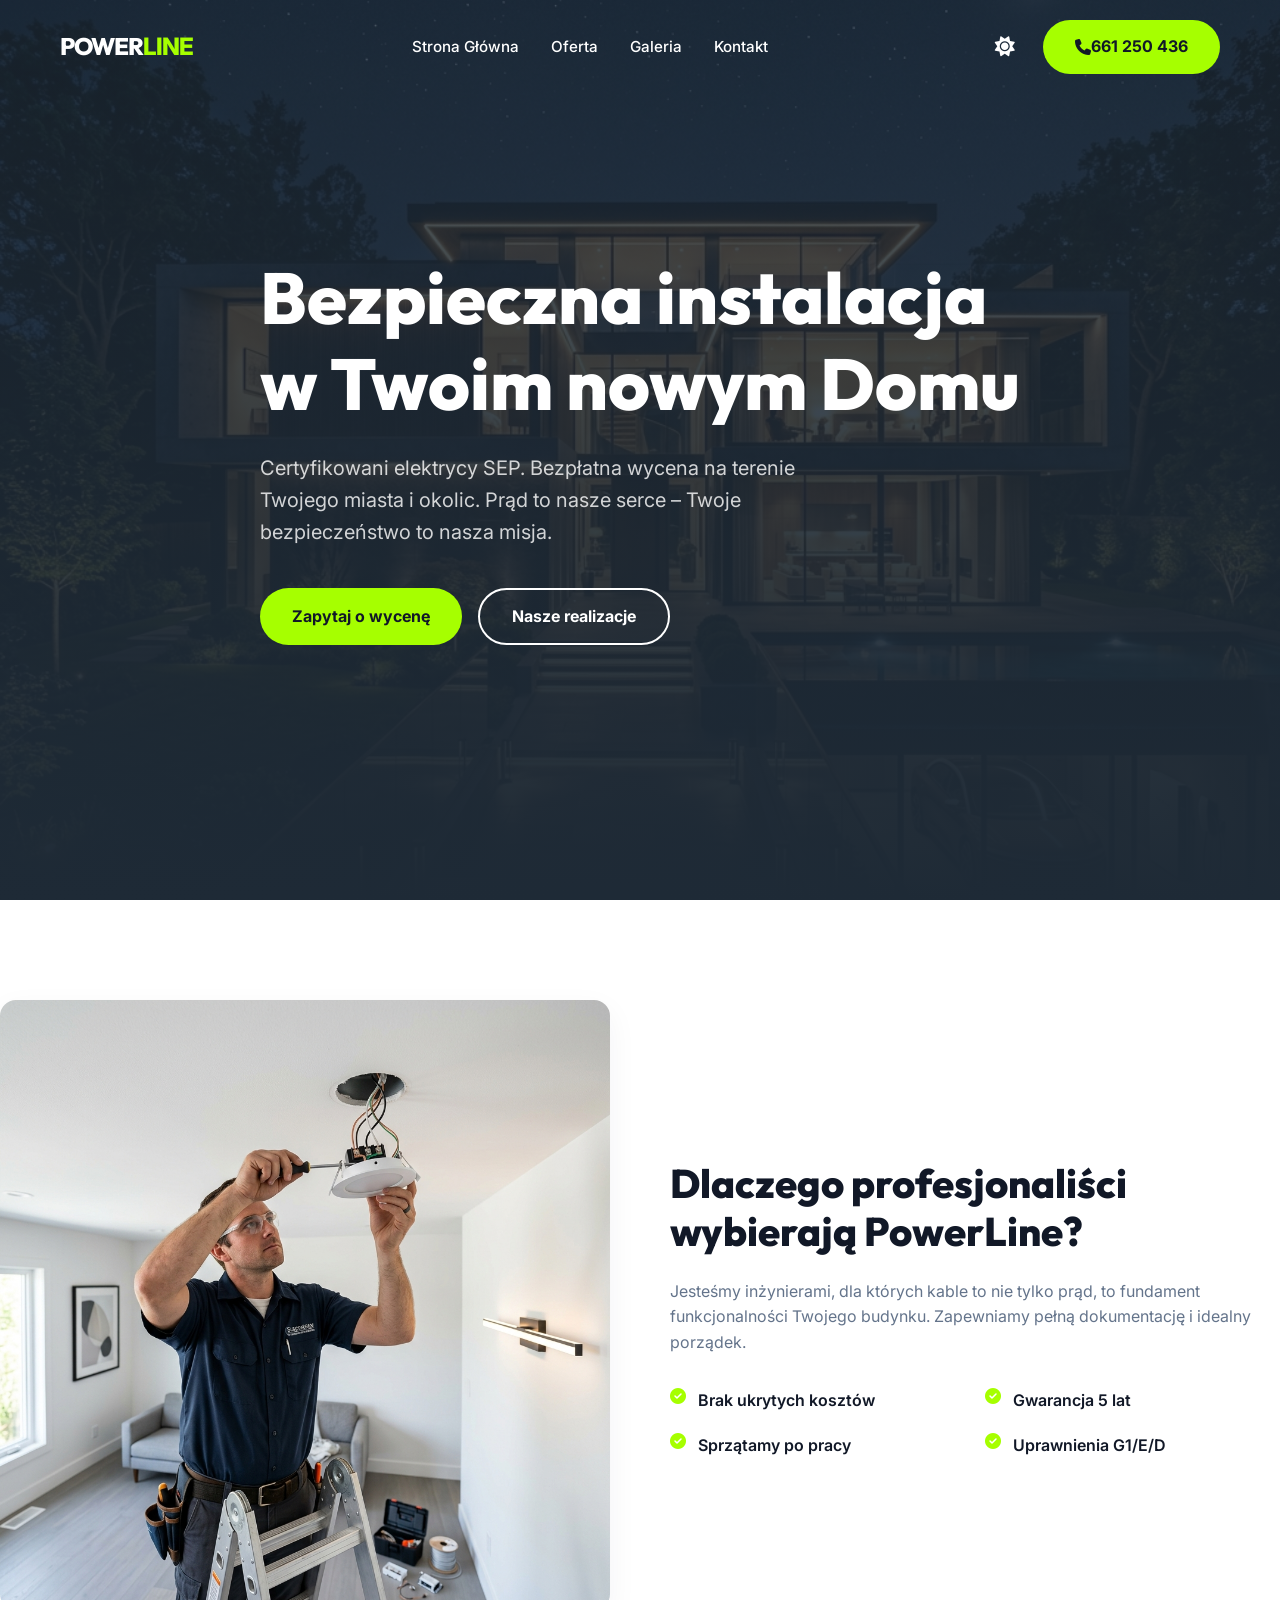
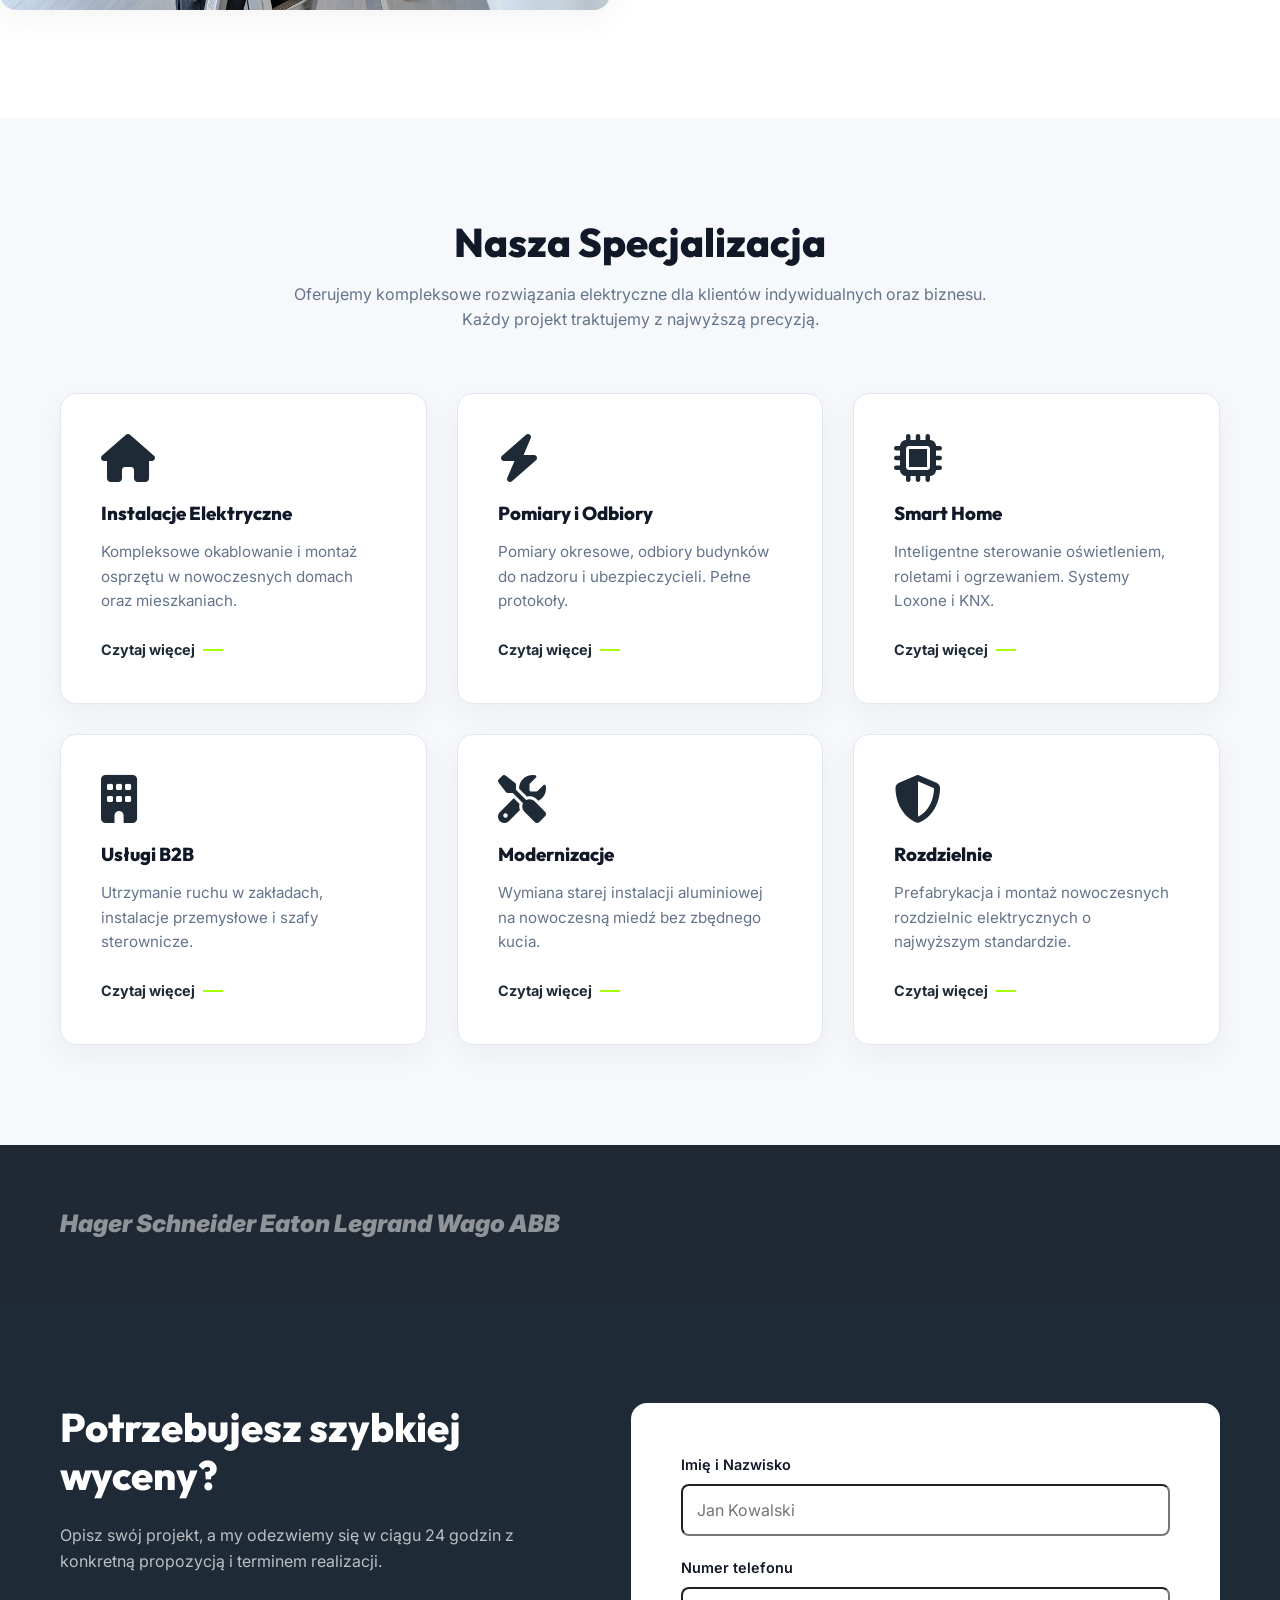
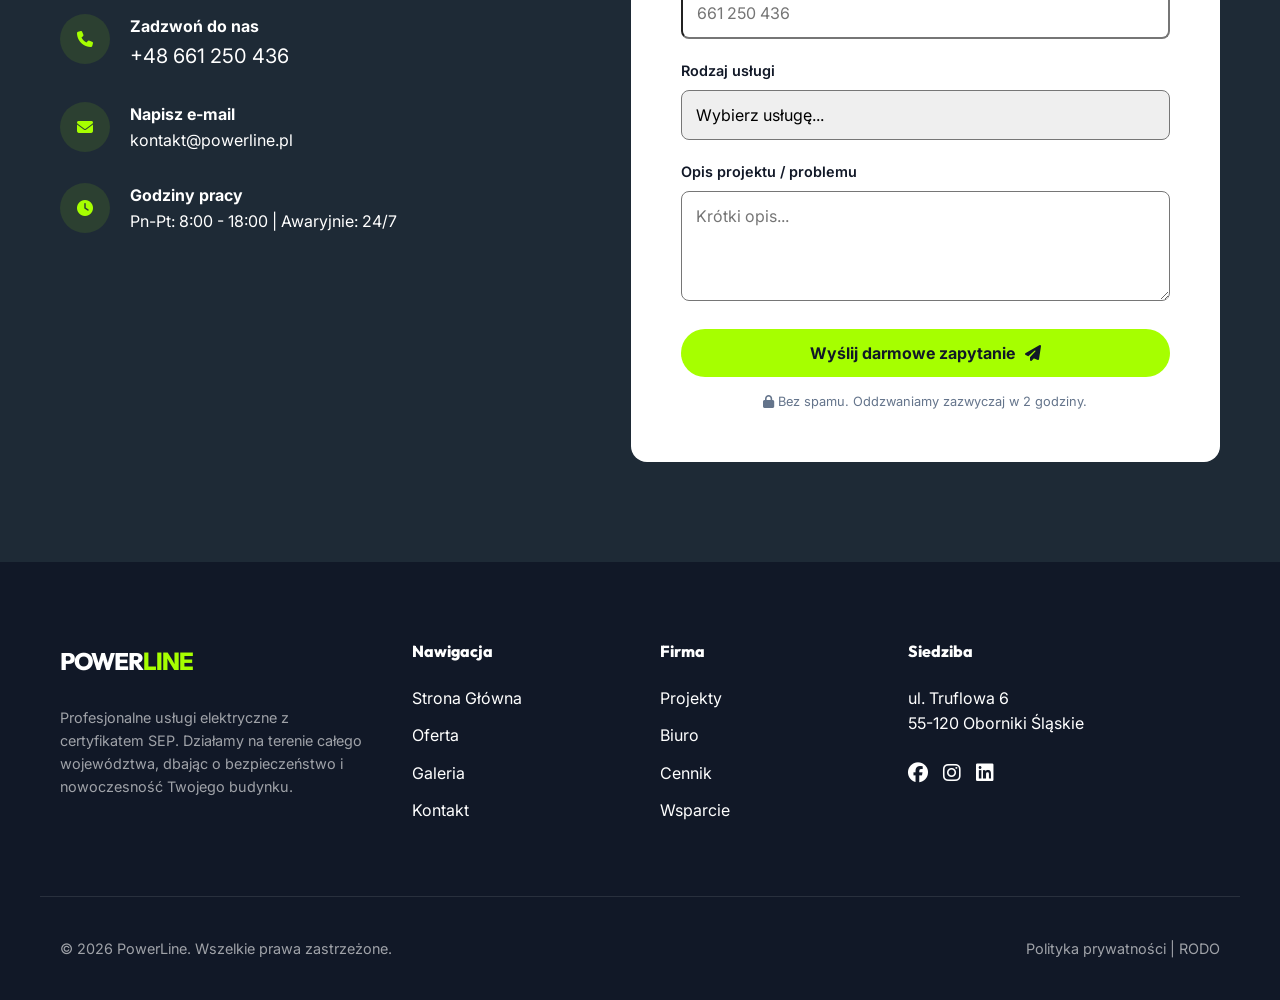
==== commit 2eb0ac14: "Add full-screen mobile menu (hamburger) with toggle logic" ====
--- a/index.html
+++ b/index.html
@@ -25,6 +25,9 @@
                 <button id="theme-toggle" class="theme-toggle" aria-label="Przełącz motyw">
                     <i class="fa fa-sun"></i>
                 </button>
+                <button class="mobile-menu-btn" aria-label="Otwórz menu">
+                    <i class="fa fa-bars"></i>
+                </button>
                 <a href="tel:661250436" class="btn btn-primary"><i class="fa fa-phone"></i> 661 250 436</a>
             </div>
         </div>
--- a/style.css
+++ b/style.css
@@ -56,6 +56,7 @@
   color: var(--text-dark);
   line-height: 1.6;
   overflow-x: hidden;
+  -webkit-text-size-adjust: 100%;
 }
 
 h1, h2, h3, h4 {
@@ -160,6 +161,22 @@
 .nav-links {
   display: flex;
   gap: 32px;
+}
+
+.mobile-menu-btn {
+  display: none;
+  background: transparent;
+  border: none;
+  color: var(--white);
+  font-size: 1.5rem;
+  cursor: pointer;
+  padding: 5px;
+  z-index: 1100;
+  transition: var(--transition);
+}
+
+.mobile-menu-btn:hover {
+  color: var(--accent);
 }
 
 .nav-link {
@@ -472,11 +489,10 @@
 input, select, textarea {
   width: 100%;
   padding: 14px;
-  border: 1px solid var(--border-color);
-  background-color: var(--bg-card);
-  color: var(--text-dark);
   border-radius: var(--radius-sm);
-  font-size: 1rem;
+  font-size: 16px; /* Prevents auto-zoom on iOS */
+  -webkit-appearance: none;
+  appearance: none;
 }
 
 .offer-cta {
@@ -592,64 +608,144 @@
     font-size: 2.5rem;
   }
   .nav-links {
-    display: none;
-  }
+    position: fixed;
+    top: 0;
+    right: -100%;
+    width: 280px;
+    height: 100vh;
+    background: var(--primary-dark);
+    display: flex;
+    flex-direction: column;
+    justify-content: center;
+    align-items: center;
+    gap: 30px;
+    z-index: 1090;
+    transition: 0.4s cubic-bezier(0.4, 0, 0.2, 1);
+    box-shadow: -10px 0 30px rgba(0,0,0,0.3);
+  }
+
+  .nav-links.active {
+    right: 0;
+  }
+
+  .nav-link {
+    font-size: 1.25rem;
+    font-weight: 700;
+  }
+
+  .mobile-menu-btn {
+    display: block;
+  }
+
   .trust-logos {
     justify-content: center;
-    gap: 30px;
+    gap: 20px;
   }
   .contact-layout {
     grid-template-columns: 1fr !important;
+    gap: 30px;
   }
   .section-padding {
-    padding: 60px 0;
+    padding: 40px 0;
+  }
+  .section-title {
+    margin-bottom: 30px;
+  }
+  .section-title h2 {
+    font-size: 1.85rem;
+  }
+  .trust-bar {
+    padding: 40px 0;
   }
 }
 
 @media (max-width: 480px) {
   .logo {
-    font-size: 1.25rem;
+    font-size: 1.15rem;
   }
   .header-cta {
-    gap: 10px;
+    gap: 8px;
   }
   .btn {
-    padding: 10px 20px;
+    padding: 10px 18px;
     font-size: 0.85rem;
   }
+  .hero {
+    height: auto;
+    min-height: 500px;
+    padding: 120px 0 60px;
+  }
   .hero-content h1 {
-    font-size: 2rem;
+    font-size: 1.85rem;
+    margin-bottom: 12px;
+  }
+  .hero-content p {
+    font-size: 0.95rem;
+    margin-bottom: 25px;
+  }
+  .hero-btns {
+    flex-direction: column;
+    gap: 12px;
+  }
+  .hero-btns .btn {
+    width: 100%;
   }
   .contact-form {
-    padding: 30px 20px;
+    padding: 25px 15px;
+  }
+  .service-card {
+    padding: 20px 15px;
+  }
+  .service-card img {
+    height: 250px !important;
   }
   .contact-form-wrapper {
-    padding: 40px 20px;
+    padding: 30px 15px;
     border-radius: 20px;
   }
   .contact-form-wrapper h1 {
-    font-size: 2.5rem;
+    font-size: 1.85rem;
+    margin-bottom: 16px;
+  }
+  .contact-form-wrapper p {
+    margin-bottom: 24px;
+    font-size: 1rem;
   }
   .form-row {
     grid-template-columns: 1fr;
+    gap: 15px;
   }
   .offer-cta {
-    padding: 40px 20px;
+    padding: 40px 15px;
   }
   .offer-cta h2 {
-    font-size: 2.2rem;
+    font-size: 1.85rem;
+    margin-bottom: 15px;
   }
   .why-us-grid {
     grid-template-columns: 1fr;
-    gap: 40px;
+    gap: 30px;
   }
   .check-list {
     grid-template-columns: 1fr;
-    gap: 15px;
+    gap: 10px;
+  }
+  .check-list li {
+    font-size: 0.9rem;
   }
   .service-header {
     flex-direction: column;
     align-items: flex-start;
-    gap: 20px;
-  }
-}
+    gap: 15px;
+    margin-bottom: 30px;
+  }
+  .service-header h2 {
+    font-size: 2rem;
+  }
+  .trust-logos span {
+    font-size: 1.1rem;
+  }
+  .section-padding {
+    padding: 35px 0;
+  }
+}
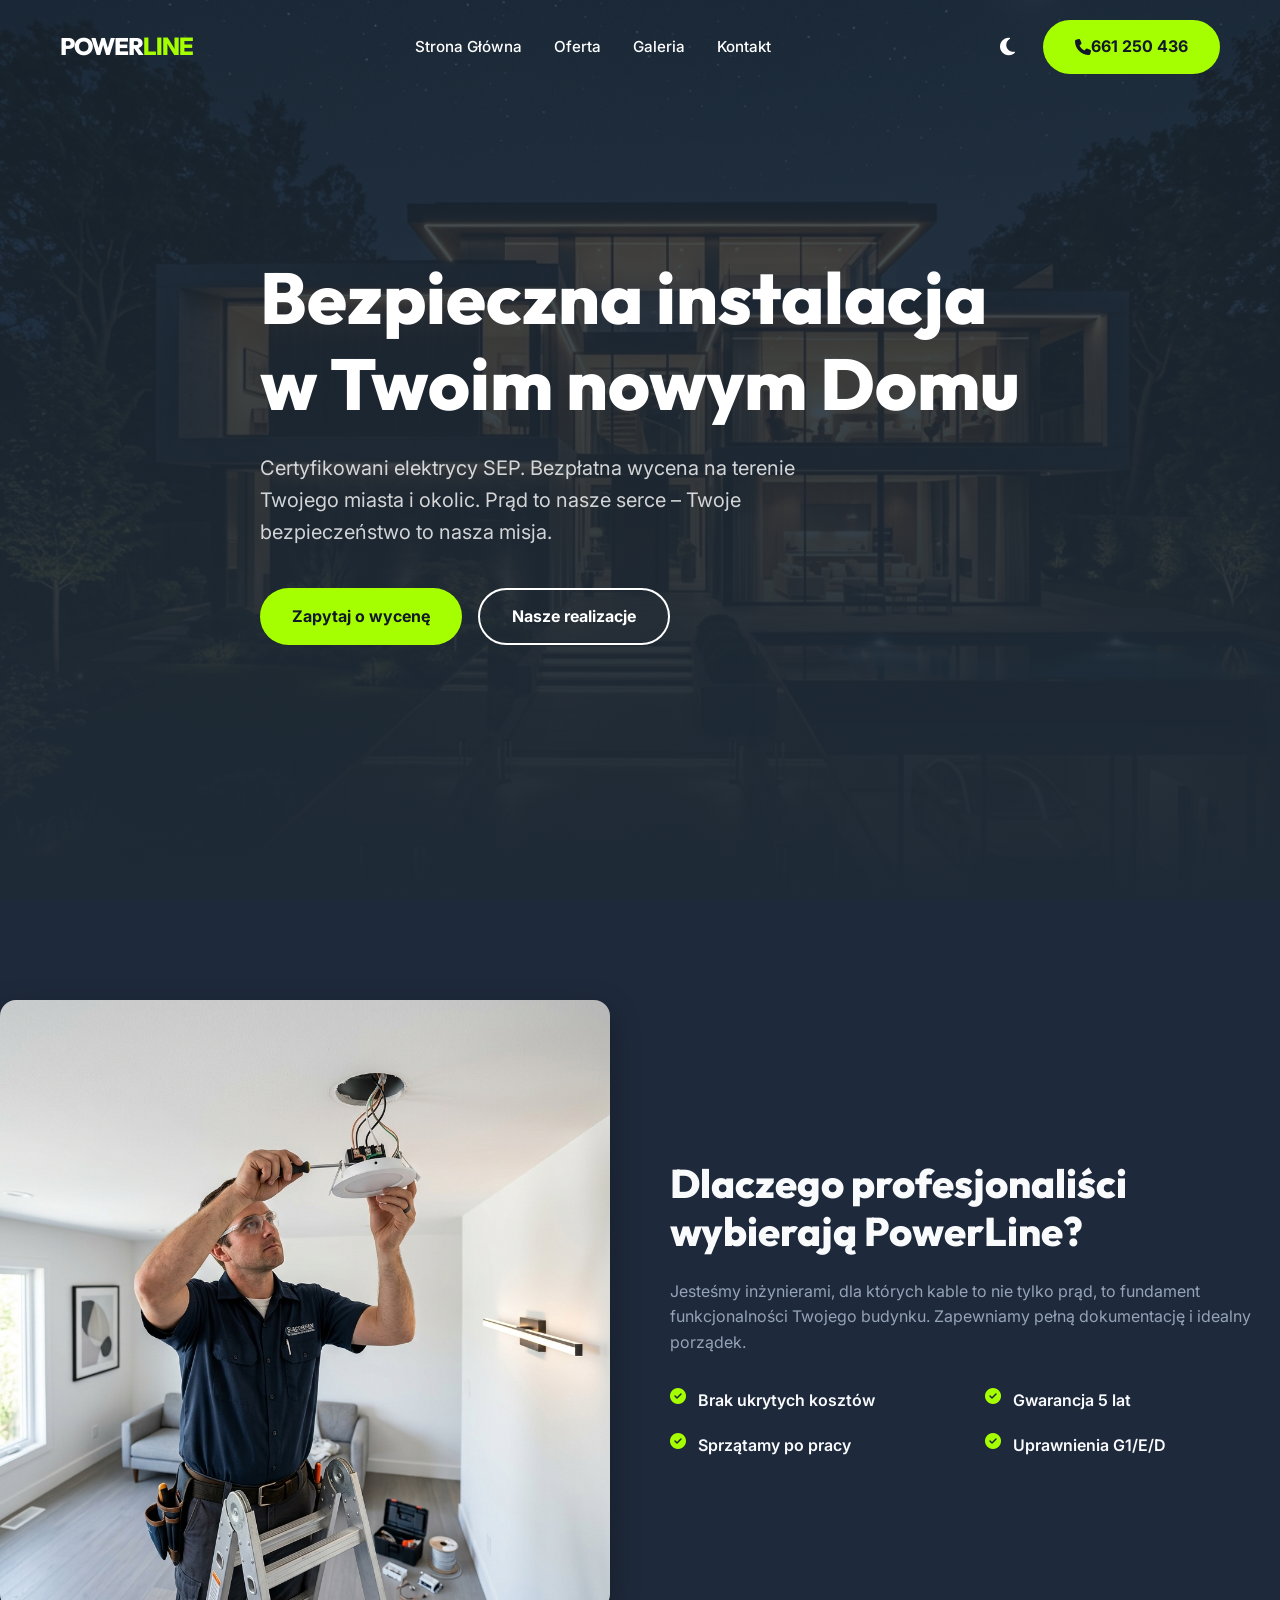
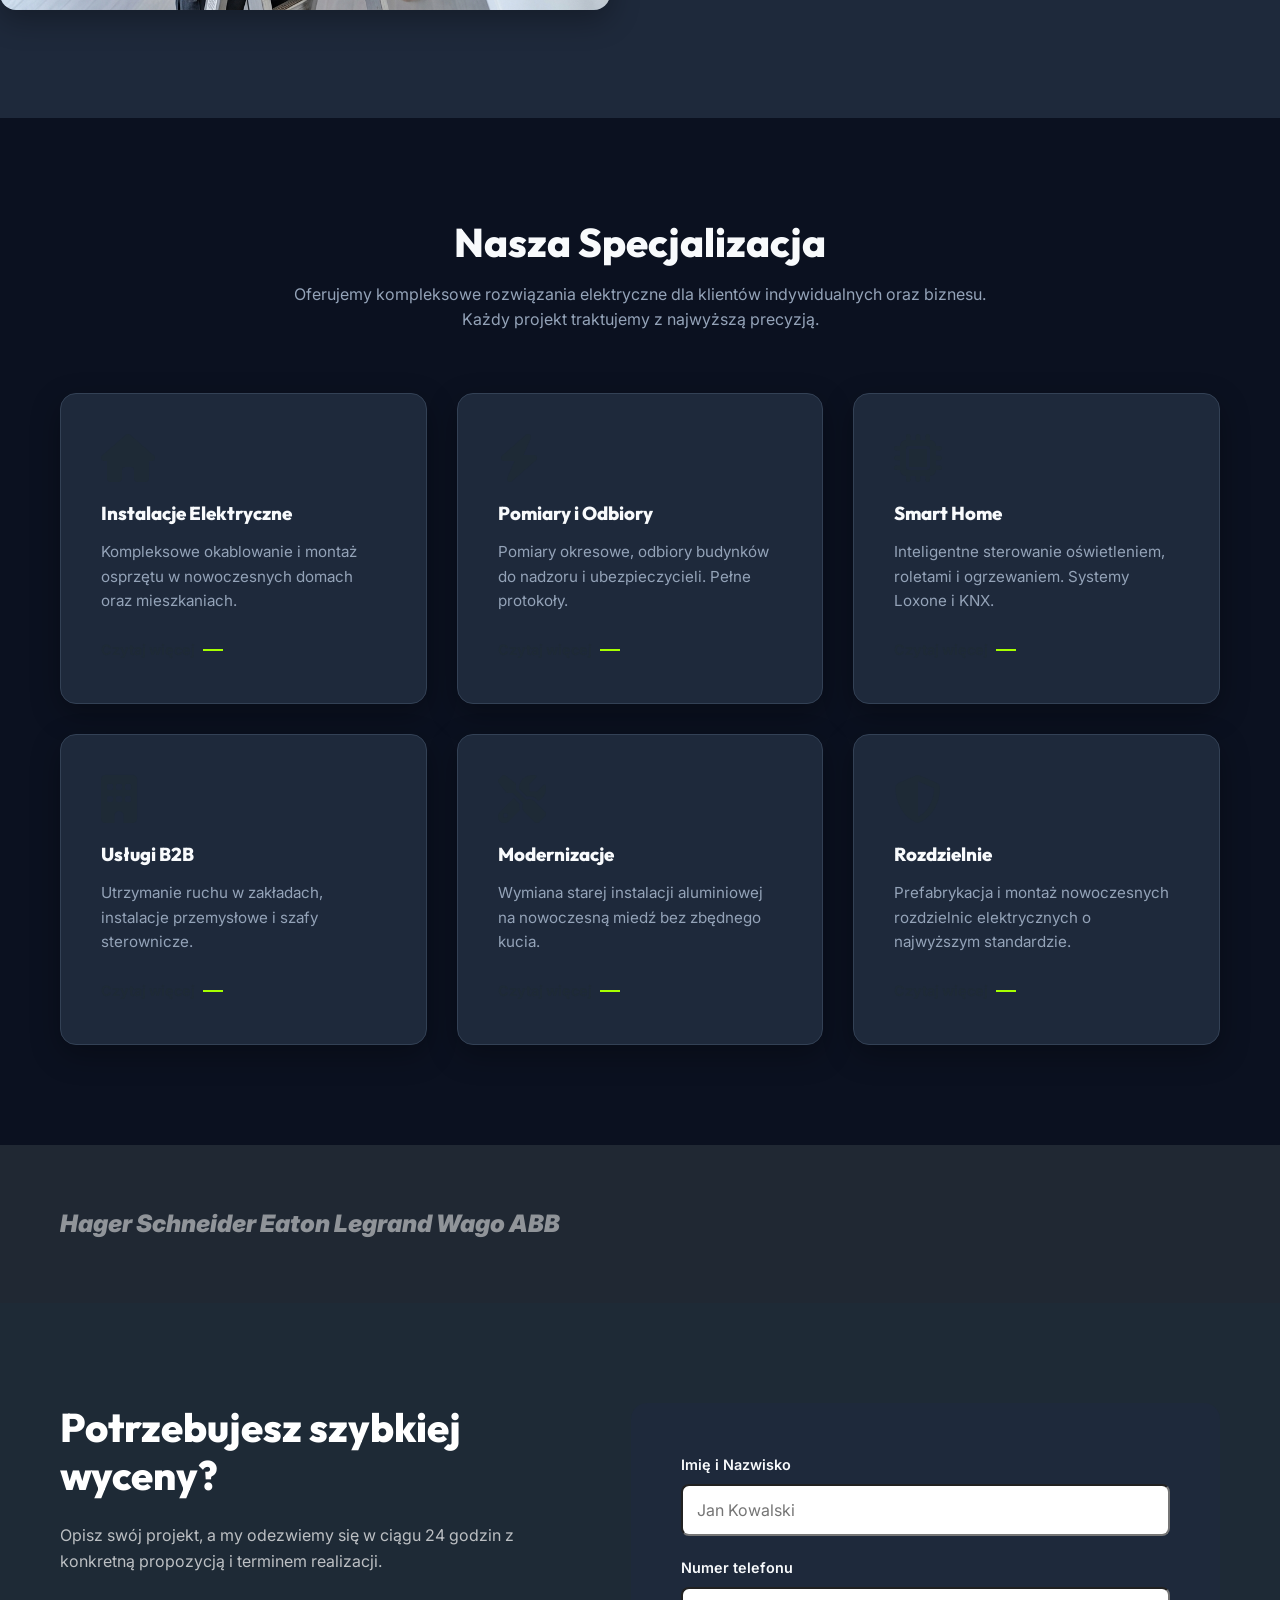
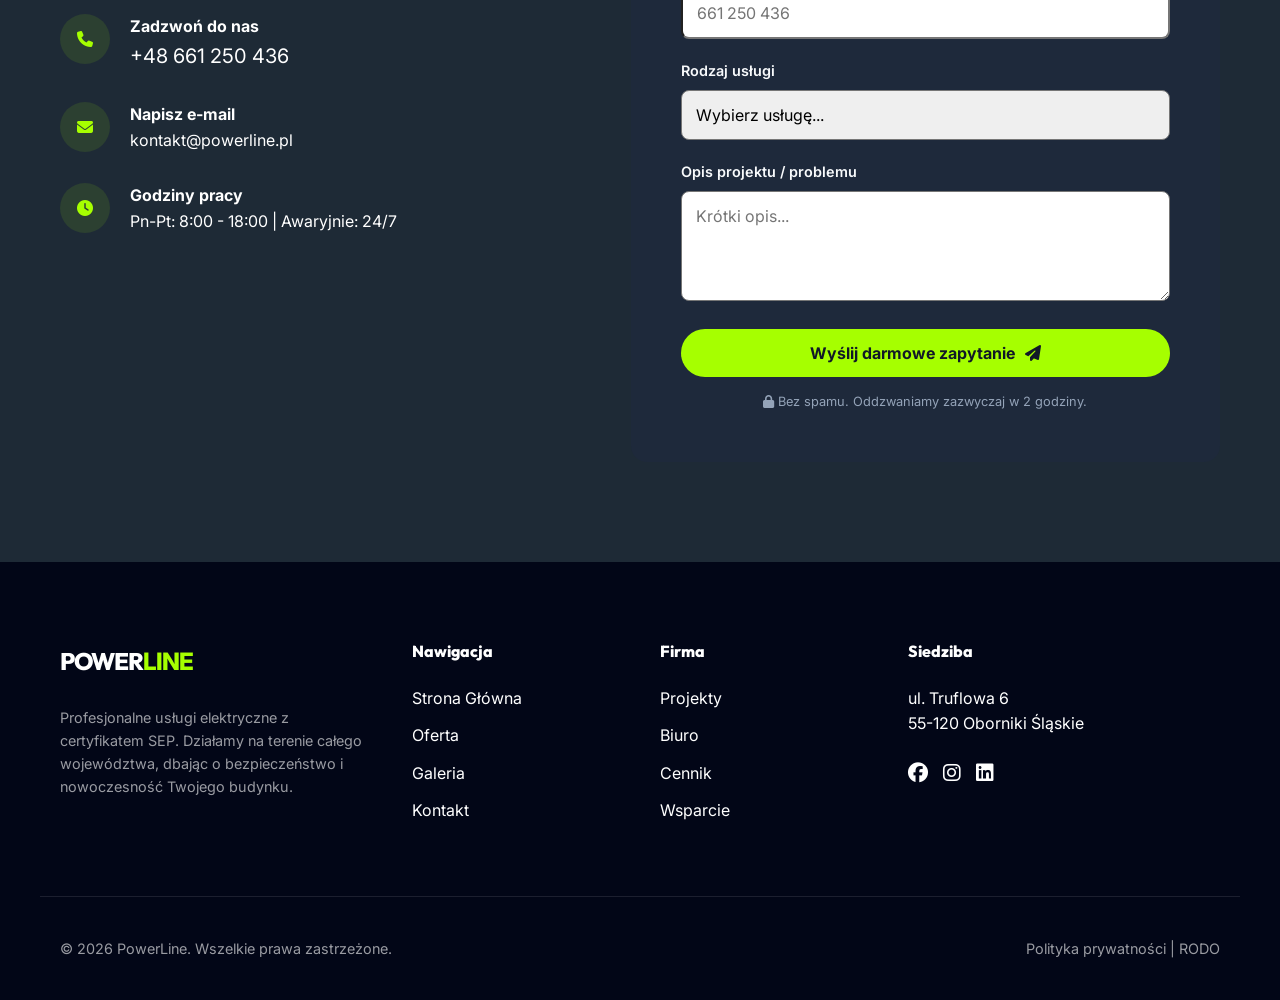
==== commit aa92c624: "Set dark mode as default, fix header contrast for light mode, and repair broken realizations link" ====
--- a/index.html
+++ b/index.html
@@ -42,7 +42,7 @@
             <p class="fade-up">Certyfikowani elektrycy SEP. Bezpłatna wycena na terenie Twojego miasta i okolic. Prąd to nasze serce – Twoje bezpieczeństwo to nasza misja.</p>
             <div class="hero-btns fade-up">
                 <a href="#wycena" class="btn btn-primary">Zapytaj o wycenę</a>
-                <a href="#realizacje" class="btn btn-outline">Nasze realizacje</a>
+                <a href="realizacje.html" class="btn btn-outline">Nasze realizacje</a>
             </div>
         </div>
     </section>
--- a/style.css
+++ b/style.css
@@ -140,6 +140,19 @@
   box-shadow: var(--shadow-sm);
 }
 
+[data-theme="light"] header.scrolled {
+  background-color: var(--white);
+  box-shadow: 0 4px 20px rgba(0,0,0,0.05);
+  border-bottom: 1px solid var(--border-color);
+}
+
+[data-theme="light"] header.scrolled .logo,
+[data-theme="light"] header.scrolled .nav-link,
+[data-theme="light"] header.scrolled .mobile-menu-btn,
+[data-theme="light"] header.scrolled .theme-toggle {
+  color: var(--text-dark);
+}
+
 .header-inner {
   display: flex;
   align-items: center;
